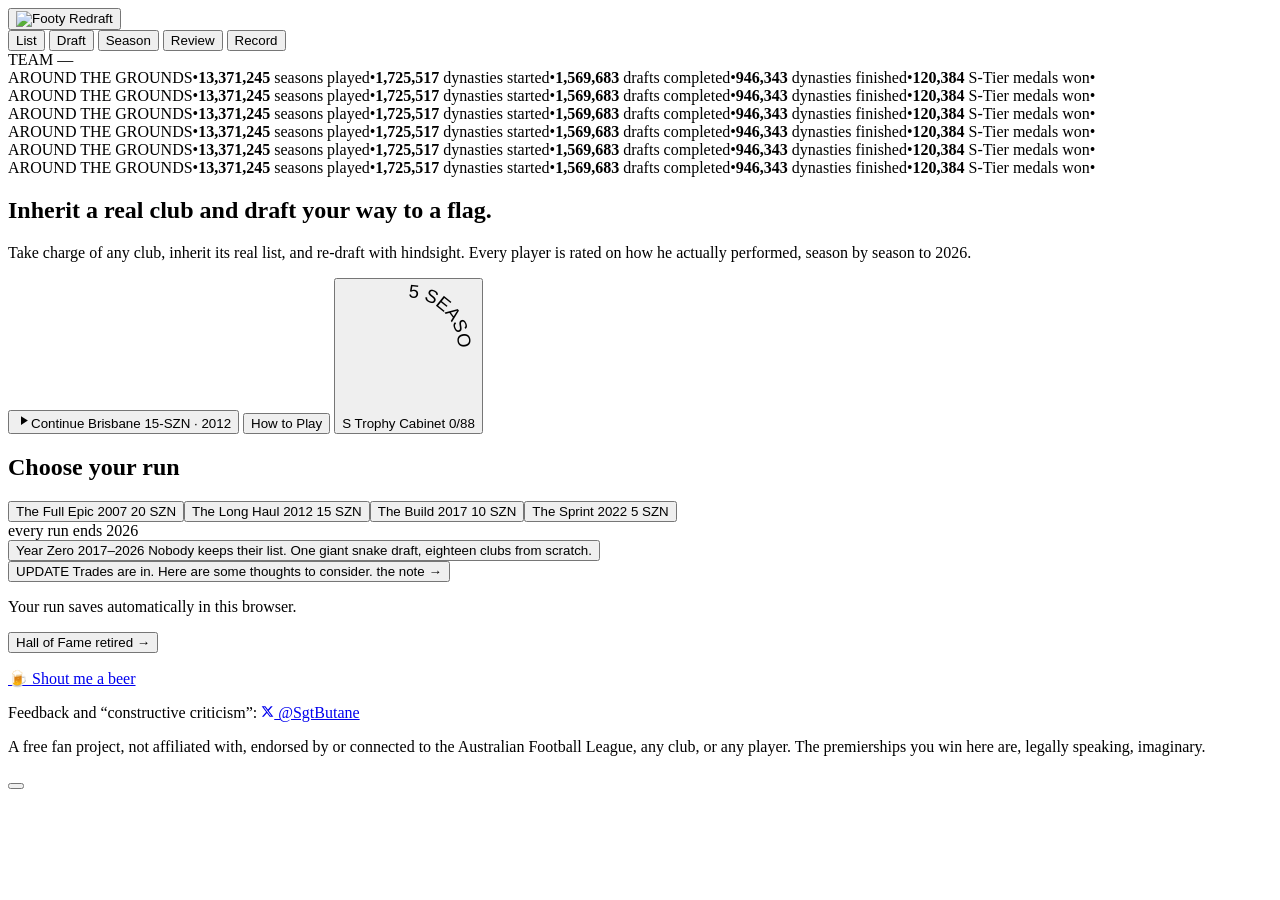
==== Footy Redraft — Rebuild the league, Season by Season.html @ a58c6fa6 "Add files via upload" ====
<!DOCTYPE html>
<!-- saved from url=(0025)https://footyredraft.com/ -->
<html lang="en-AU"><head><meta http-equiv="Content-Type" content="text/html; charset=UTF-8">

<meta name="viewport" content="width=device-width, initial-scale=1.0">
<title>Footy Redraft — Rebuild the league, Season by Season</title>
<meta name="description" content="Inherit a real club's list, then re-draft with hindsight. Every player is rated on how they really performed, and you play it forward season by season to 2026. A rogue-lite re-draft dynasty: chase flags, fill your trophy cabinet, earn every club's S-Tier medal.">
<link rel="icon" href="https://footyredraft.com/favicon.svg" type="image/svg+xml">
<link rel="apple-touch-icon" href="https://footyredraft.com/apple-touch-icon.png">
<meta name="theme-color" content="#101314">


<meta property="og:type" content="website">
<meta property="og:site_name" content="Footy Redraft">
<meta property="og:title" content="Footy Redraft — Rebuild the league, season by season">
<meta property="og:description" content="Inherit a real club's list, then delist, re-draft with hindsight and play it forward to 2026. Chase flags, fill your trophy cabinet, earn every club's S-Tier medal.">
<meta property="og:url" content="https://footyredraft.com/">
<meta property="og:image" content="https://footyredraft.com/share.png?v=2">
<meta property="og:image:width" content="1200">
<meta property="og:image:height" content="630">
<meta name="twitter:card" content="summary_large_image">
<meta name="twitter:title" content="Footy Redraft — Rebuild the league, season by season">
<meta name="twitter:description" content="Inherit a real club's list, re-draft with hindsight, chase flags to 2026.">
<meta name="twitter:image" content="https://footyredraft.com/share.png?v=2">

<link rel="preconnect" href="https://fonts.googleapis.com/">
<link rel="preconnect" href="https://fonts.gstatic.com/" crossorigin="">
<link href="./Footy Redraft — Rebuild the league, Season by Season_files/css2" rel="stylesheet">
<link rel="stylesheet" href="./Footy Redraft — Rebuild the league, Season by Season_files/styles.css">


<script>window.va = window.va || function () { (window.vaq = window.vaq || []).push(arguments); };</script>
<script defer="" src="./Footy Redraft — Rebuild the league, Season by Season_files/script.js.download"></script>
</head>
<body class="is-picker">


<header class="topbar">
  <div class="topbar-inner">
    <div class="brand">
      
      <button class="brand-home" id="brand-home" type="button" aria-label="Back to the home screen">
        <img class="brand-lockup" src="./Footy Redraft — Rebuild the league, Season by Season_files/logo-lockup.svg" alt="Footy Redraft">
      </button>
      <span class="brand-season mono" id="brand-season"></span>
    </div>
    <nav class="steps" aria-label="Game phases">
      <button class="step" data-phase="list">List</button>
      <button class="step" data-phase="draft">Draft</button>
      <button class="step" data-phase="season">Season</button>
      <button class="step" data-phase="review">Review</button>
      <button class="step is-reachable" data-phase="record">Record</button>
    </nav>
    <button class="rankings-btn" id="rankings-btn" hidden="" aria-label="League power rankings">
      <span class="rankings-btn-tick"></span><span class="rankings-btn-label">RANKINGS</span>
    </button>
    <div class="topbar-rating">
      <span class="topbar-rating-label">TEAM</span>
      <span class="topbar-rating-num mono" id="topbar-rating">—</span>
    </div>
    <div class="topbar-score" id="topbar-score" hidden="">
      <span class="topbar-score-label">RUN<br>SCORE</span>
      <span class="topbar-score-num mono" id="topbar-score-num">0</span>
    </div>
  </div>
</header>


<div class="ticker" id="ticker" aria-label="Live totals across all games played">
  <div class="ticker-track" id="ticker-track" style="animation-duration: 66.1794s;"><div class="tk-run"><span class="tk-item tk-lab mono">AROUND THE GROUNDS</span><span class="tk-dot">•</span><span class="tk-item"><b>13,371,245</b> seasons played</span><span class="tk-dot">•</span><span class="tk-item"><b>1,725,517</b> dynasties started</span><span class="tk-dot">•</span><span class="tk-item"><b>1,569,683</b> drafts completed</span><span class="tk-dot">•</span><span class="tk-item"><b>946,343</b> dynasties finished</span><span class="tk-dot">•</span><span class="tk-item"><b>120,384</b> S-Tier medals won</span><span class="tk-dot">•</span></div><div class="tk-run"><span class="tk-item tk-lab mono">AROUND THE GROUNDS</span><span class="tk-dot">•</span><span class="tk-item"><b>13,371,245</b> seasons played</span><span class="tk-dot">•</span><span class="tk-item"><b>1,725,517</b> dynasties started</span><span class="tk-dot">•</span><span class="tk-item"><b>1,569,683</b> drafts completed</span><span class="tk-dot">•</span><span class="tk-item"><b>946,343</b> dynasties finished</span><span class="tk-dot">•</span><span class="tk-item"><b>120,384</b> S-Tier medals won</span><span class="tk-dot">•</span></div><div class="tk-run"><span class="tk-item tk-lab mono">AROUND THE GROUNDS</span><span class="tk-dot">•</span><span class="tk-item"><b>13,371,245</b> seasons played</span><span class="tk-dot">•</span><span class="tk-item"><b>1,725,517</b> dynasties started</span><span class="tk-dot">•</span><span class="tk-item"><b>1,569,683</b> drafts completed</span><span class="tk-dot">•</span><span class="tk-item"><b>946,343</b> dynasties finished</span><span class="tk-dot">•</span><span class="tk-item"><b>120,384</b> S-Tier medals won</span><span class="tk-dot">•</span></div><div class="tk-run"><span class="tk-item tk-lab mono">AROUND THE GROUNDS</span><span class="tk-dot">•</span><span class="tk-item"><b>13,371,245</b> seasons played</span><span class="tk-dot">•</span><span class="tk-item"><b>1,725,517</b> dynasties started</span><span class="tk-dot">•</span><span class="tk-item"><b>1,569,683</b> drafts completed</span><span class="tk-dot">•</span><span class="tk-item"><b>946,343</b> dynasties finished</span><span class="tk-dot">•</span><span class="tk-item"><b>120,384</b> S-Tier medals won</span><span class="tk-dot">•</span></div><div class="tk-run"><span class="tk-item tk-lab mono">AROUND THE GROUNDS</span><span class="tk-dot">•</span><span class="tk-item"><b>13,371,245</b> seasons played</span><span class="tk-dot">•</span><span class="tk-item"><b>1,725,517</b> dynasties started</span><span class="tk-dot">•</span><span class="tk-item"><b>1,569,683</b> drafts completed</span><span class="tk-dot">•</span><span class="tk-item"><b>946,343</b> dynasties finished</span><span class="tk-dot">•</span><span class="tk-item"><b>120,384</b> S-Tier medals won</span><span class="tk-dot">•</span></div><div class="tk-run"><span class="tk-item tk-lab mono">AROUND THE GROUNDS</span><span class="tk-dot">•</span><span class="tk-item"><b>13,371,245</b> seasons played</span><span class="tk-dot">•</span><span class="tk-item"><b>1,725,517</b> dynasties started</span><span class="tk-dot">•</span><span class="tk-item"><b>1,569,683</b> drafts completed</span><span class="tk-dot">•</span><span class="tk-item"><b>946,343</b> dynasties finished</span><span class="tk-dot">•</span><span class="tk-item"><b>120,384</b> S-Tier medals won</span><span class="tk-dot">•</span></div></div>
</div>

<main class="shell">

  
  <section class="phase" id="phase-mode">

    <div class="club-hero">
      <h1 class="club-hero-mark">Inherit a real club and draft your way to a <span>flag</span>.</h1>
      <p class="club-hero-sub">Take charge of any club, inherit its real list, and re-draft with hindsight.
        Every player is rated on how he actually performed, season by season to 2026.</p>
      
      <div class="club-hero-actions">
        <button class="club-hero-continue" id="club-hero-continue"><svg class="club-hero-ico" viewBox="0 0 24 24" width="15" height="15" fill="currentColor" aria-hidden="true"><path d="M8 5v14l11-7z"></path></svg>Continue Brisbane <span class="mono">15-SZN · 2012</span></button>
        <span class="club-hero-links">
          <button class="hero-link" id="club-hero-howto">How to Play</button>
          
          <button class="cabinet-pill" id="club-hero-cabinet">
            <span class="cabinet-pill-coin" id="cabinet-pill-coin"><span class="tcoin is-locked" style="--sz:30px;--d:0s"><span class="tc-face" style="background:repeating-linear-gradient(302deg, #0a2240 0 14%, #e21937 14% 28%, #ffd200 28% 42%)"></span><svg class="tc-rim" viewBox="0 0 96 96" aria-hidden="true"><defs><path id="tcp16" d="M 12 48 A 36 36 0 0 1 84 48"></path></defs><text class="tc-rimtext"><textpath href="#tcp16" startOffset="50%">5 SEASONS</textpath></text></svg><span class="tc-shine"></span><span class="tc-chip"><span class="tc-s">S</span></span></span></span>
            <span class="cabinet-pill-text">Trophy Cabinet</span>
            <span class="cabinet-pill-count mono" id="cabinet-pill-count">0/88</span>
          </button>
        </span>
      </div>
    </div>
    <h2 class="club-pick-head club-pick-head--landing">Choose your run</h2>
    <div class="mode-stack">
      <div class="mode-grid" id="mode-grid"><button class="run-row is-on" style="animation-delay: 0s;">
      <span class="run-row-tag">The Full Epic</span>
      <span class="run-row-track">
        <span class="run-row-fill" style="left:0%">
          <span class="run-row-from mono">2007</span>
        </span>
      </span>
      <span class="run-row-n mono">20 <span class="run-row-unit">SZN</span></span></button><button class="run-row" style="animation-delay: 0.03s;">
      <span class="run-row-tag">The Long Haul</span>
      <span class="run-row-track">
        <span class="run-row-fill" style="left:25%">
          <span class="run-row-from mono">2012</span>
        </span>
      </span>
      <span class="run-row-n mono">15 <span class="run-row-unit">SZN</span></span></button><button class="run-row" style="animation-delay: 0.06s;">
      <span class="run-row-tag">The Build</span>
      <span class="run-row-track">
        <span class="run-row-fill" style="left:50%">
          <span class="run-row-from mono">2017</span>
        </span>
      </span>
      <span class="run-row-n mono">10 <span class="run-row-unit">SZN</span></span></button><button class="run-row" style="animation-delay: 0.09s;">
      <span class="run-row-tag">The Sprint</span>
      <span class="run-row-track">
        <span class="run-row-fill" style="left:75%">
          <span class="run-row-from mono">2022</span>
        </span>
      </span>
      <span class="run-row-n mono">5 <span class="run-row-unit">SZN</span></span></button></div>
      <div class="run-axis"><span class="run-axis-end mono">every run ends 2026</span></div>
      <button class="redraft-card" id="mode-redraft" type="button">
        <span class="redraft-card-title">Year Zero <span class="mono redraft-card-yrs">2017–2026</span></span>
        <span class="redraft-card-sub">Nobody keeps their list. One giant snake draft, eighteen clubs from scratch.</span>
      </button>
    </div>
    
    <button class="update-note" id="update-note" type="button">
      <span class="update-note-kicker mono">UPDATE</span>
      Trades are in. Here are some thoughts to consider. <span class="update-note-go">the note →</span>
    </button>
    <p class="club-hero-savenote">Your run saves automatically in this browser.</p>
    <p class="hof-line"><button class="hof-link mono" id="club-hero-lb" type="button">Hall of Fame <span class="hero-retired-tag mono">retired</span> →</button></p>
    <p class="beer-line"><a class="beer-pill" href="https://ko-fi.com/footyredraft" target="_blank" rel="noopener">🍺 Shout me a beer</a></p>
    <p class="contact-line">Feedback and “constructive criticism”:
      <a class="contact-x" href="https://x.com/SgtButane" target="_blank" rel="noopener">
        <svg viewBox="0 0 24 24" width="13" height="13" fill="currentColor" aria-hidden="true"><path d="M18.244 2.25h3.308l-7.227 8.26 8.502 11.24h-6.657l-5.214-6.817L4.99 21.75H1.68l7.73-8.835L1.254 2.25h6.826l4.713 6.231zm-1.161 17.52h1.833L7.084 4.126H5.117z"></path></svg>
        @SgtButane
      </a>
    </p>
    <p class="disclaimer">A free fan project, not affiliated with, endorsed by or connected to the Australian
      Football League, any club, or any player. The premierships you win here are, legally speaking, imaginary.</p>
  </section>

  
  <section class="phase" id="phase-club" hidden="">
    <div class="club-pick-bar">
      <button class="mode-back" id="mode-back" type="button">← Run length</button>
      <h2 class="club-pick-head club-pick-head--bar">Choose your club <span class="club-pick-mode mono" id="club-pick-mode"></span></h2>
    </div>
    <p class="club-pick-sub">Every club has an <b>S-Tier score</b> to chase. Reach it in a full run and the medal's yours.
      <button class="tier-info" id="tier-help-btn" type="button" aria-label="How tiers work">how tiers work →</button></p>
    <div class="club-grid" id="club-grid"><button class="club-card" style="animation-delay: 0s; --club-edge: linear-gradient(135deg, #1a58a5 0% 33.333333333333336%,#e21937 33.333333333333336% 66.66666666666667%,#ffd200 66.66666666666667% 100%); --club: #1a58a5;">
      <span class="club-card-name">Adelaide</span>
      <span class="club-card-meta mono"><span class="rate-pill r-good" title="Best-22 rating">72</span> <span class="club-card-proj">PROJ 4TH</span></span>
      <span class="club-card-go">PLAY →</span>
      <span class="club-card-badge" title="Score 683+ to earn Adelaide's S-Tier medal"><span class="tcoin is-locked" style="--sz:46px;--d:0s"><span class="tc-face" style="background:repeating-linear-gradient(302deg, #0a2240 0 14%, #e21937 14% 28%, #ffd200 28% 42%)"></span><svg class="tc-rim" viewBox="0 0 96 96" aria-hidden="true"><defs><path id="tcp0" d="M 12 48 A 36 36 0 0 1 84 48"></path></defs><text class="tc-rimtext"><textpath href="#tcp0" startOffset="50%">20 SEASONS</textpath></text></svg><span class="tc-shine"></span><span class="tc-chip"><span class="tc-s">S</span></span></span><span class="club-card-target"><span class="ct-num">683</span><span class="ct-lab">FOR S-TIER</span></span></span>
    </button><button class="club-card" style="animation-delay: 0.025s; --club-edge: linear-gradient(135deg, #69003d 0% 33.333333333333336%,#0055a3 33.333333333333336% 66.66666666666667%,#f9a01b 66.66666666666667% 100%); --club: #69003d;">
      <span class="club-card-name">Brisbane</span>
      <span class="club-card-meta mono"><span class="rate-pill r-ok" title="Best-22 rating">64</span> <span class="club-card-proj">PROJ 15TH</span></span>
      <span class="club-card-go">PLAY →</span>
      <span class="club-card-badge" title="Score 691+ to earn Brisbane's S-Tier medal"><span class="tcoin is-locked" style="--sz:46px;--d:0s"><span class="tc-face" style="background:linear-gradient(180deg, #0055a3 0 32%, #f9a01b 32% 38%, #69003d 38% 100%)"></span><svg class="tc-rim" viewBox="0 0 96 96" aria-hidden="true"><defs><path id="tcp1" d="M 12 48 A 36 36 0 0 1 84 48"></path></defs><text class="tc-rimtext"><textpath href="#tcp1" startOffset="50%">20 SEASONS</textpath></text></svg><span class="tc-shine"></span><span class="tc-chip"><span class="tc-s">S</span></span></span><span class="club-card-target"><span class="ct-num">691</span><span class="ct-lab">FOR S-TIER</span></span></span>
    </button><button class="club-card" style="animation-delay: 0.05s; --club-edge: linear-gradient(135deg, #336ea5 0% 100%); --club: #336ea5;">
      <span class="club-card-name">Carlton</span>
      <span class="club-card-meta mono"><span class="rate-pill r-ok" title="Best-22 rating">67</span> <span class="club-card-proj">PROJ 11TH</span></span>
      <span class="club-card-go">PLAY →</span>
      <span class="club-card-badge" title="Score 752+ to earn Carlton's S-Tier medal"><span class="tcoin is-locked" style="--sz:46px;--d:0s"><span class="tc-face" style="background:#0e1e2d"><span class="tc-mono">C</span></span><svg class="tc-rim" viewBox="0 0 96 96" aria-hidden="true"><defs><path id="tcp2" d="M 12 48 A 36 36 0 0 1 84 48"></path></defs><text class="tc-rimtext"><textpath href="#tcp2" startOffset="50%">20 SEASONS</textpath></text></svg><span class="tc-shine"></span><span class="tc-chip"><span class="tc-s">S</span></span></span><span class="club-card-target"><span class="ct-num">752</span><span class="ct-lab">FOR S-TIER</span></span></span>
    </button><button class="club-card" style="animation-delay: 0.075s; --club-edge: linear-gradient(135deg, #a5a5a5 0% 50%,#ffffff 50% 100%); --club: #a5a5a5;">
      <span class="club-card-name">Collingwood</span>
      <span class="club-card-meta mono"><span class="rate-pill r-good" title="Best-22 rating">79</span> <span class="club-card-proj">PROJ 2ND</span></span>
      <span class="club-card-go">PLAY →</span>
      <span class="club-card-badge" title="Score 767+ to earn Collingwood's S-Tier medal"><span class="tcoin is-locked" style="--sz:46px;--d:0s"><span class="tc-face" style="background:linear-gradient(180deg, #101010 0 24%, transparent 24%),repeating-linear-gradient(90deg, #101010 0 13%, #ffffff 13% 26%)"></span><svg class="tc-rim" viewBox="0 0 96 96" aria-hidden="true"><defs><path id="tcp3" d="M 12 48 A 36 36 0 0 1 84 48"></path></defs><text class="tc-rimtext"><textpath href="#tcp3" startOffset="50%">20 SEASONS</textpath></text></svg><span class="tc-shine"></span><span class="tc-chip"><span class="tc-s">S</span></span></span><span class="club-card-target"><span class="ct-num">767</span><span class="ct-lab">FOR S-TIER</span></span></span>
    </button><button class="club-card" style="animation-delay: 0.1s; --club-edge: linear-gradient(135deg, #a5a5a5 0% 50%,#cc2031 50% 100%); --club: #a5a5a5;">
      <span class="club-card-name">Essendon</span>
      <span class="club-card-meta mono"><span class="rate-pill r-good" title="Best-22 rating">73</span> <span class="club-card-proj">PROJ 3RD</span></span>
      <span class="club-card-go">PLAY →</span>
      <span class="club-card-badge" title="Score 723+ to earn Essendon's S-Tier medal"><span class="tcoin is-locked" style="--sz:46px;--d:0s"><span class="tc-face" style="background:linear-gradient(302deg, #101010 0 40%, #cc2031 40% 60%, #101010 60% 100%)"></span><svg class="tc-rim" viewBox="0 0 96 96" aria-hidden="true"><defs><path id="tcp4" d="M 12 48 A 36 36 0 0 1 84 48"></path></defs><text class="tc-rimtext"><textpath href="#tcp4" startOffset="50%">20 SEASONS</textpath></text></svg><span class="tc-shine"></span><span class="tc-chip"><span class="tc-s">S</span></span></span><span class="club-card-target"><span class="ct-num">723</span><span class="ct-lab">FOR S-TIER</span></span></span>
    </button><button class="club-card" style="animation-delay: 0.125s; --club-edge: linear-gradient(135deg, #531aa5 0% 50%,#ffffff 50% 100%); --club: #531aa5;">
      <span class="club-card-name">Fremantle</span>
      <span class="club-card-meta mono"><span class="rate-pill r-ok" title="Best-22 rating">67</span> <span class="club-card-proj">PROJ 13TH</span></span>
      <span class="club-card-go">PLAY →</span>
      <span class="club-card-badge" title="Score 709+ to earn Fremantle's S-Tier medal"><span class="tcoin is-locked" style="--sz:46px;--d:0s"><span class="tc-face" style="background:linear-gradient(to top right, transparent 0 40%, #ffffff 40% 62%, transparent 62%) left 0 top 0/50.5% 100% no-repeat,linear-gradient(to top left, transparent 0 40%, #ffffff 40% 62%, transparent 62%) right 0 top 0/50.5% 100% no-repeat,linear-gradient(#2a0d54, #2a0d54)"></span><svg class="tc-rim" viewBox="0 0 96 96" aria-hidden="true"><defs><path id="tcp5" d="M 12 48 A 36 36 0 0 1 84 48"></path></defs><text class="tc-rimtext"><textpath href="#tcp5" startOffset="50%">20 SEASONS</textpath></text></svg><span class="tc-shine"></span><span class="tc-chip"><span class="tc-s">S</span></span></span><span class="club-card-target"><span class="ct-num">709</span><span class="ct-lab">FOR S-TIER</span></span></span>
    </button><button class="club-card" style="animation-delay: 0.15s; --club-edge: linear-gradient(135deg, #0054a5 0% 50%,#ffffff 50% 100%); --club: #0054a5;">
      <span class="club-card-name">Geelong</span>
      <span class="club-card-meta mono"><span class="rate-pill r-elite" title="Best-22 rating">82</span> <span class="club-card-proj">PROJ 1ST</span></span>
      <span class="club-card-go">PLAY →</span>
      <span class="club-card-badge" title="Score 826+ to earn Geelong's S-Tier medal"><span class="tcoin is-locked" style="--sz:46px;--d:0s"><span class="tc-face" style="background:repeating-linear-gradient(0deg, #001f3d 0 25%, #ffffff 25% 50%)"></span><svg class="tc-rim" viewBox="0 0 96 96" aria-hidden="true"><defs><path id="tcp6" d="M 12 48 A 36 36 0 0 1 84 48"></path></defs><text class="tc-rimtext"><textpath href="#tcp6" startOffset="50%">20 SEASONS</textpath></text></svg><span class="tc-shine"></span><span class="tc-chip"><span class="tc-s">S</span></span></span><span class="club-card-target"><span class="ct-num">826</span><span class="ct-lab">FOR S-TIER</span></span></span>
    </button><button class="club-card" style="animation-delay: 0.175s; --club-edge: linear-gradient(135deg, #a54509 0% 50%,#fbbf15 50% 100%); --club: #a54509;">
      <span class="club-card-name">Hawthorn</span>
      <span class="club-card-meta mono"><span class="rate-pill r-good" title="Best-22 rating">69</span> <span class="club-card-proj">PROJ 8TH</span></span>
      <span class="club-card-go">PLAY →</span>
      <span class="club-card-badge" title="Score 806+ to earn Hawthorn's S-Tier medal"><span class="tcoin is-locked" style="--sz:46px;--d:0s"><span class="tc-face" style="background:linear-gradient(180deg, #4d2004 0 24%, transparent 24%),repeating-linear-gradient(90deg, #4d2004 0 13%, #fbbf15 13% 26%)"></span><svg class="tc-rim" viewBox="0 0 96 96" aria-hidden="true"><defs><path id="tcp7" d="M 12 48 A 36 36 0 0 1 84 48"></path></defs><text class="tc-rimtext"><textpath href="#tcp7" startOffset="50%">20 SEASONS</textpath></text></svg><span class="tc-shine"></span><span class="tc-chip"><span class="tc-s">S</span></span></span><span class="club-card-target"><span class="ct-num">806</span><span class="ct-lab">FOR S-TIER</span></span></span>
    </button><button class="club-card" style="animation-delay: 0.2s; --club-edge: linear-gradient(135deg, #1354a5 0% 50%,#cc2031 50% 100%); --club: #1354a5;">
      <span class="club-card-name">Melbourne</span>
      <span class="club-card-meta mono"><span class="rate-pill r-good" title="Best-22 rating">71</span> <span class="club-card-proj">PROJ 6TH</span></span>
      <span class="club-card-go">PLAY →</span>
      <span class="club-card-badge" title="Score 694+ to earn Melbourne's S-Tier medal"><span class="tcoin is-locked" style="--sz:46px;--d:0s"><span class="tc-face" style="background:linear-gradient(to top right, transparent 0 48%, #cc2031 48% 70%, transparent 70%) left 0 top 0/50.5% 100% no-repeat,linear-gradient(to top left, transparent 0 48%, #cc2031 48% 70%, transparent 70%) right 0 top 0/50.5% 100% no-repeat,linear-gradient(#061a33, #061a33)"></span><svg class="tc-rim" viewBox="0 0 96 96" aria-hidden="true"><defs><path id="tcp8" d="M 12 48 A 36 36 0 0 1 84 48"></path></defs><text class="tc-rimtext"><textpath href="#tcp8" startOffset="50%">20 SEASONS</textpath></text></svg><span class="tc-shine"></span><span class="tc-chip"><span class="tc-s">S</span></span></span><span class="club-card-target"><span class="ct-num">694</span><span class="ct-lab">FOR S-TIER</span></span></span>
    </button><button class="club-card" style="animation-delay: 0.225s; --club-edge: linear-gradient(135deg, #013b9f 0% 50%,#ffffff 50% 100%); --club: #013b9f;">
      <span class="club-card-name">North Melbourne</span>
      <span class="club-card-meta mono"><span class="rate-pill r-ok" title="Best-22 rating">67</span> <span class="club-card-proj">PROJ 12TH</span></span>
      <span class="club-card-go">PLAY →</span>
      <span class="club-card-badge" title="Score 739+ to earn North Melbourne's S-Tier medal"><span class="tcoin is-locked" style="--sz:46px;--d:0s"><span class="tc-face" style="background:linear-gradient(180deg, #013b9f 0 24%, transparent 24%),repeating-linear-gradient(90deg, #013b9f 0 13%, #ffffff 13% 26%)"></span><svg class="tc-rim" viewBox="0 0 96 96" aria-hidden="true"><defs><path id="tcp9" d="M 12 48 A 36 36 0 0 1 84 48"></path></defs><text class="tc-rimtext"><textpath href="#tcp9" startOffset="50%">20 SEASONS</textpath></text></svg><span class="tc-shine"></span><span class="tc-chip"><span class="tc-s">S</span></span></span><span class="club-card-target"><span class="ct-num">739</span><span class="ct-lab">FOR S-TIER</span></span></span>
    </button><button class="club-card" style="animation-delay: 0.25s; --club-edge: linear-gradient(135deg, #a5a5a5 0% 33.333333333333336%,#ffffff 33.333333333333336% 66.66666666666667%,#0098bf 66.66666666666667% 100%); --club: #a5a5a5;">
      <span class="club-card-name">Port Adelaide</span>
      <span class="club-card-meta mono"><span class="rate-pill r-ok" title="Best-22 rating">67</span> <span class="club-card-proj">PROJ 10TH</span></span>
      <span class="club-card-go">PLAY →</span>
      <span class="club-card-badge" title="Score 714+ to earn Port Adelaide's S-Tier medal"><span class="tcoin is-locked" style="--sz:46px;--d:0s"><span class="tc-face" style="background:linear-gradient(to top right, transparent 0 42%, #ffffff 42% 58%, #0098bf 58% 70%, transparent 70%) left 0 top 0/50.5% 100% no-repeat,linear-gradient(to top left, transparent 0 42%, #ffffff 42% 58%, #0098bf 58% 70%, transparent 70%) right 0 top 0/50.5% 100% no-repeat,linear-gradient(#101010, #101010)"></span><svg class="tc-rim" viewBox="0 0 96 96" aria-hidden="true"><defs><path id="tcp10" d="M 12 48 A 36 36 0 0 1 84 48"></path></defs><text class="tc-rimtext"><textpath href="#tcp10" startOffset="50%">20 SEASONS</textpath></text></svg><span class="tc-shine"></span><span class="tc-chip"><span class="tc-s">S</span></span></span><span class="club-card-target"><span class="ct-num">714</span><span class="ct-lab">FOR S-TIER</span></span></span>
    </button><button class="club-card" style="animation-delay: 0.275s; --club-edge: linear-gradient(135deg, #a5a5a5 0% 50%,#ffd200 50% 100%); --club: #a5a5a5;">
      <span class="club-card-name">Richmond</span>
      <span class="club-card-meta mono"><span class="rate-pill r-ok" title="Best-22 rating">67</span> <span class="club-card-proj">PROJ 14TH</span></span>
      <span class="club-card-go">PLAY →</span>
      <span class="club-card-badge" title="Score 703+ to earn Richmond's S-Tier medal"><span class="tcoin is-locked" style="--sz:46px;--d:0s"><span class="tc-face" style="background:linear-gradient(302deg, #101010 0 40%, #ffd200 40% 60%, #101010 60% 100%)"></span><svg class="tc-rim" viewBox="0 0 96 96" aria-hidden="true"><defs><path id="tcp11" d="M 12 48 A 36 36 0 0 1 84 48"></path></defs><text class="tc-rimtext"><textpath href="#tcp11" startOffset="50%">20 SEASONS</textpath></text></svg><span class="tc-shine"></span><span class="tc-chip"><span class="tc-s">S</span></span></span><span class="club-card-target"><span class="ct-num">703</span><span class="ct-lab">FOR S-TIER</span></span></span>
    </button><button class="club-card" style="animation-delay: 0.3s; --club-edge: linear-gradient(135deg, #ed0f05 0% 33.333333333333336%,#ffffff 33.333333333333336% 66.66666666666667%,#a5a5a5 66.66666666666667% 100%); --club: #ed0f05;">
      <span class="club-card-name">St Kilda</span>
      <span class="club-card-meta mono"><span class="rate-pill r-ok" title="Best-22 rating">67</span> <span class="club-card-proj">PROJ 9TH</span></span>
      <span class="club-card-go">PLAY →</span>
      <span class="club-card-badge" title="Score 717+ to earn St Kilda's S-Tier medal"><span class="tcoin is-locked" style="--sz:46px;--d:0s"><span class="tc-face" style="background:linear-gradient(90deg, #ed0f05 0 33.34%, #ffffff 33.34% 66.67%, #101010 66.67% 100%)"></span><svg class="tc-rim" viewBox="0 0 96 96" aria-hidden="true"><defs><path id="tcp12" d="M 12 48 A 36 36 0 0 1 84 48"></path></defs><text class="tc-rimtext"><textpath href="#tcp12" startOffset="50%">20 SEASONS</textpath></text></svg><span class="tc-shine"></span><span class="tc-chip"><span class="tc-s">S</span></span></span><span class="club-card-target"><span class="ct-num">717</span><span class="ct-lab">FOR S-TIER</span></span></span>
    </button><button class="club-card" style="animation-delay: 0.325s; --club-edge: linear-gradient(135deg, #ffffff 0% 50%,#ed171f 50% 100%); --club: #ffffff;">
      <span class="club-card-name">Sydney</span>
      <span class="club-card-meta mono"><span class="rate-pill r-ok" title="Best-22 rating">63</span> <span class="club-card-proj">PROJ 16TH</span></span>
      <span class="club-card-go">PLAY →</span>
      <span class="club-card-badge" title="Score 744+ to earn Sydney's S-Tier medal"><span class="tcoin is-locked" style="--sz:46px;--d:0s"><span class="tc-face" style="background:linear-gradient(to top right, transparent 0 48%, #ed171f 48% 70%, transparent 70%) left 0 top 0/50.5% 100% no-repeat,linear-gradient(to top left, transparent 0 48%, #ed171f 48% 70%, transparent 70%) right 0 top 0/50.5% 100% no-repeat,linear-gradient(#ffffff, #ffffff)"></span><svg class="tc-rim" viewBox="0 0 96 96" aria-hidden="true"><defs><path id="tcp13" d="M 12 48 A 36 36 0 0 1 84 48"></path></defs><text class="tc-rimtext"><textpath href="#tcp13" startOffset="50%">20 SEASONS</textpath></text></svg><span class="tc-shine"></span><span class="tc-chip"><span class="tc-s">S</span></span></span><span class="club-card-target"><span class="ct-num">744</span><span class="ct-lab">FOR S-TIER</span></span></span>
    </button><button class="club-card" style="animation-delay: 0.35s; --club-edge: linear-gradient(135deg, #003087 0% 50%,#f2a900 50% 100%); --club: #003087;">
      <span class="club-card-name">West Coast</span>
      <span class="club-card-meta mono"><span class="rate-pill r-good" title="Best-22 rating">70</span> <span class="club-card-proj">PROJ 7TH</span></span>
      <span class="club-card-go">PLAY →</span>
      <span class="club-card-badge" title="Score 725+ to earn West Coast's S-Tier medal"><span class="tcoin is-locked" style="--sz:46px;--d:0s"><span class="tc-face" style="background:linear-gradient(180deg, #f2a900 0 36%, #003087 36% 100%)"></span><svg class="tc-rim" viewBox="0 0 96 96" aria-hidden="true"><defs><path id="tcp14" d="M 12 48 A 36 36 0 0 1 84 48"></path></defs><text class="tc-rimtext"><textpath href="#tcp14" startOffset="50%">20 SEASONS</textpath></text></svg><span class="tc-shine"></span><span class="tc-chip"><span class="tc-s">S</span></span></span><span class="club-card-target"><span class="ct-num">725</span><span class="ct-lab">FOR S-TIER</span></span></span>
    </button><button class="club-card" style="animation-delay: 0.375s; --club-edge: linear-gradient(135deg, #014896 0% 33.333333333333336%,#dc2830 33.333333333333336% 66.66666666666667%,#ffffff 66.66666666666667% 100%); --club: #014896;">
      <span class="club-card-name">Western Bulldogs</span>
      <span class="club-card-meta mono"><span class="rate-pill r-good" title="Best-22 rating">72</span> <span class="club-card-proj">PROJ 5TH</span></span>
      <span class="club-card-go">PLAY →</span>
      <span class="club-card-badge" title="Score 727+ to earn Western Bulldogs's S-Tier medal"><span class="tcoin is-locked" style="--sz:46px;--d:0s"><span class="tc-face" style="background:linear-gradient(180deg, #014896 0 34%, #ffffff 34% 39%, #dc2830 39% 55%, #ffffff 55% 60%, #014896 60% 100%)"></span><svg class="tc-rim" viewBox="0 0 96 96" aria-hidden="true"><defs><path id="tcp15" d="M 12 48 A 36 36 0 0 1 84 48"></path></defs><text class="tc-rimtext"><textpath href="#tcp15" startOffset="50%">20 SEASONS</textpath></text></svg><span class="tc-shine"></span><span class="tc-chip"><span class="tc-s">S</span></span></span><span class="club-card-target"><span class="ct-num">727</span><span class="ct-lab">FOR S-TIER</span></span></span>
    </button></div>
  </section>

  
  <section class="phase" id="phase-list" hidden="">

    <div class="panel rating-band">
      <div class="band-overall">
        <span class="overall-num" id="overall-num">—</span>
        <span class="band-overall-meta">
          <span class="band-club mono" id="rating-club">—</span>
          <span class="overall-label" id="overall-label">Overall rating</span>
          <span class="overall-tier" id="overall-tier">—</span>
        </span>
      </div>
      <div class="line-stats" id="rating-lines"></div>
    </div>

    <div id="list-status"></div>

    
    <button class="trade-entry" id="open-trade-centre" type="button">
      <span class="trade-entry-title">Open the Trade Centre <span class="trade-entry-go">→</span></span>
      <span class="trade-entry-opt">(optional)</span>
      <span class="trade-entry-copy">Players and picks, with the other 17 clubs. Closes at the draft.</span>
      <span class="trade-entry-meta mono" id="trade-card-meta"></span>
    </button>

    <div id="list-retirees" aria-live="polite"></div>

    <p class="list-hint" id="list-hint"><span class="hint-edge"></span><span id="list-hint-text"></span></p>

    <div class="pos-grid" id="pos-grid"></div>

  </section>

  
  <section class="phase" id="phase-draft" hidden="">
    <button class="mode-back draft-back" id="draft-back" type="button" hidden="">← Back to your list</button>
    <div class="draft-grid">

      <div class="panel draft-board-panel">
        <div class="panel-head">
          <h2 class="panel-title">Draft Order</h2>
          <span class="panel-aside mono" id="draft-pick-count">—</span>
        </div>
        <div class="onclock" id="onclock">
          <span class="onclock-text">Reverse ladder order: the wooden spooners pick first.</span>
        </div>
        <div class="pick-ticker" id="pick-ticker"></div>
        
        <div class="your-picks" id="your-picks" hidden="">
          <div class="your-picks-head">
            <span class="your-picks-title">Your Picks</span>
            <span class="your-picks-count mono" id="your-picks-count"></span>
          </div>
          <div id="your-picks-rows"></div>
        </div>
      </div>

      <div class="panel">
        <div class="panel-head">
          <h2 class="panel-title">Draft Pool</h2>
          <span class="panel-aside mono" id="pool-remaining"></span>
        </div>
        <div id="draft-hud"></div>
        <div class="pool-controls">
          <div class="seg" id="pool-filters">
            <button class="seg-btn is-on" data-pos="ALL">All</button>
            <button class="seg-btn" data-pos="DEF">Defs</button>
            <button class="seg-btn" data-pos="MID">Mids</button>
            <button class="seg-btn" data-pos="RUC">Rucks</button>
            <button class="seg-btn" data-pos="FWD">Fwds</button>
          </div>
          <button class="chip-toggle" id="pool-remaining-toggle" type="button" role="switch" aria-checked="false">
            <span class="chip-check" aria-hidden="true"></span>Available only
          </button>
          
          <button class="autofill-btn" id="autofill-btn" type="button" hidden="">⚡ Autofill</button>
          <div class="pool-search-wrap">
            <svg class="pool-search-ico" viewBox="0 0 24 24" width="14" height="14" fill="none" stroke="currentColor" stroke-width="2" stroke-linecap="round" aria-hidden="true"><circle cx="11" cy="11" r="7"></circle><path d="M21 21l-4.3-4.3"></path></svg>
            <input class="pool-search" id="pool-search" type="search" placeholder="Search players…" autocomplete="off" spellcheck="false">
          </div>
        </div>
        <div class="player-rows" id="pool-rows"></div>
      </div>

    </div>
  </section>

  
  <section class="phase" id="phase-season" hidden="">

    <div class="panel">
      <div class="panel-head">
        <h2 class="panel-title">Form Line</h2>
        <span class="form-head-right">
          <span class="form-streak" id="form-streak" hidden=""></span>
          <span class="panel-aside mono" id="form-record">0–0</span>
        </span>
      </div>
      <div class="form-strip" id="form-strip"></div>
    </div>

    <div class="panel" id="finals-panel" hidden="">
      <div class="panel-head">
        <h2 class="panel-title">September</h2>
        <button class="finals-skip" id="finals-skip" type="button" hidden="">Skip to result <span class="finals-skip-arrow" aria-hidden="true">→</span></button>
        <span class="panel-aside mono" id="finals-aside">TOP 8 · FINAL EIGHT SYSTEM</span>
      </div>
      <div id="finals-bracket"></div>
    </div>

    <div class="season-grid">
      <div class="panel season-results">
        <div class="panel-head">
          <h2 class="panel-title">Results</h2>
          <span class="panel-aside mono" id="round-counter">RD 0/22</span>
        </div>
        <div class="results-feed" id="results-feed">
          <p class="feed-empty">Season yet to commence.</p>
        </div>
      </div>

      <div class="panel season-ladder">
        <div class="panel-head">
          <h2 class="panel-title">Ladder</h2>
          <span class="panel-aside mono">TOP 8 PLAY FINALS</span>
        </div>
        <table class="ladder">
          <thead><tr><th class="num">#</th><th>Club</th><th class="num">RTG</th><th class="num">W</th><th class="num">L</th><th class="num">%</th><th class="num">PTS</th></tr></thead>
          <tbody id="ladder-body"></tbody>
        </table>
      </div>
    </div>

  </section>

  
  <section class="phase" id="phase-review" hidden="">

    <div class="verdict" id="verdict">
      <span class="verdict-flag" id="verdict-flag" hidden="">Undefeated home &amp; away season</span>
      <span class="verdict-banner" id="verdict-banner">—</span>
      <div class="verdict-tiles">
        <div class="verdict-tile">
          <span class="verdict-tile-label">FINISHED</span>
          <span class="verdict-tile-num" id="verdict-finished">—</span>
        </div>
        <div class="verdict-tile">
          <span class="verdict-tile-label">PROJECTED</span>
          <span class="verdict-tile-num verdict-tile-num--dim" id="verdict-projected">—</span>
        </div>
      </div>
      <p class="verdict-copy" id="verdict-copy"></p>
    </div>

    <div class="review-shape" id="review-shape" hidden=""></div>

    <div class="stat-tiles" id="stat-tiles"></div>

    <div class="review-cols">
      <div class="panel">
        <div class="panel-head"><h2 class="panel-title">Season Awards</h2></div>
        <div class="awards" id="awards"></div>
      </div>
      <div class="panel">
        <div class="panel-head"><h2 class="panel-title">Departures</h2>
          <span class="panel-aside mono">OFF THE LIST FOR <span id="dep-year"></span></span></div>
        <div class="departures" id="departures"></div>
      </div>
    </div>

    <div class="panel">
      <div class="panel-head"><h2 class="panel-title">Final Ladder</h2></div>
      <table class="ladder">
        <thead><tr><th class="num">#</th><th>Club</th><th class="num">RTG</th><th class="num">W</th><th class="num">L</th><th class="num">%</th><th class="num">PTS</th></tr></thead>
        <tbody id="final-ladder-body"></tbody>
      </table>
    </div>

  </section>

  
  <section class="phase" id="phase-record" hidden="">
    <div class="panel">
      <div class="panel-head">
        <h2 class="panel-title">Season Record</h2>
        <span class="panel-aside mono" id="record-club">—</span>
      </div>
      <div class="record-summary" id="record-summary"></div>
      <div class="record-scroll">
        <table class="ladder record-table">
          <thead><tr><th>Season</th><th class="num">Rating</th><th class="num">Ladder</th><th class="num">%</th><th>Finals</th><th>Premier</th><th>Brownlow</th><th>Coleman</th><th>Best &amp; Fairest</th><th>Leading GK</th><th class="num rec-pts-h">Run Pts</th></tr></thead>
          <tbody id="record-body"></tbody>
        </table>
      </div>
      
      <div class="record-shape" id="record-shape" hidden=""></div>
      <div class="record-newrun-row" id="record-newrun-row" hidden="">
        <p class="record-newrun-note">This dynasty is complete. The ledger stays in your trophy cabinet.</p>
        <button class="cta" id="record-newrun" type="button">Start a New Run</button>
      </div>
    </div>
  </section>

</main>


<div class="actionbar">
  <div class="actionbar-inner">
    <span class="actionbar-status" id="action-status"></span>
    <div class="cta-group">
      <button class="cta is-ghost" id="cta-alt" hidden=""></button>
      <button class="cta" id="cta"></button>
    </div>
  </div>
</div>


<script src="./Footy Redraft — Rebuild the league, Season by Season_files/data.real.js.download"></script>

<script src="./Footy Redraft — Rebuild the league, Season by Season_files/data.overrides.js.download"></script>
<script src="./Footy Redraft — Rebuild the league, Season by Season_files/data.js.download"></script>
<script src="./Footy Redraft — Rebuild the league, Season by Season_files/app.js.download"></script>
<script src="./Footy Redraft — Rebuild the league, Season by Season_files/trade.js.download"></script>


</body></html>
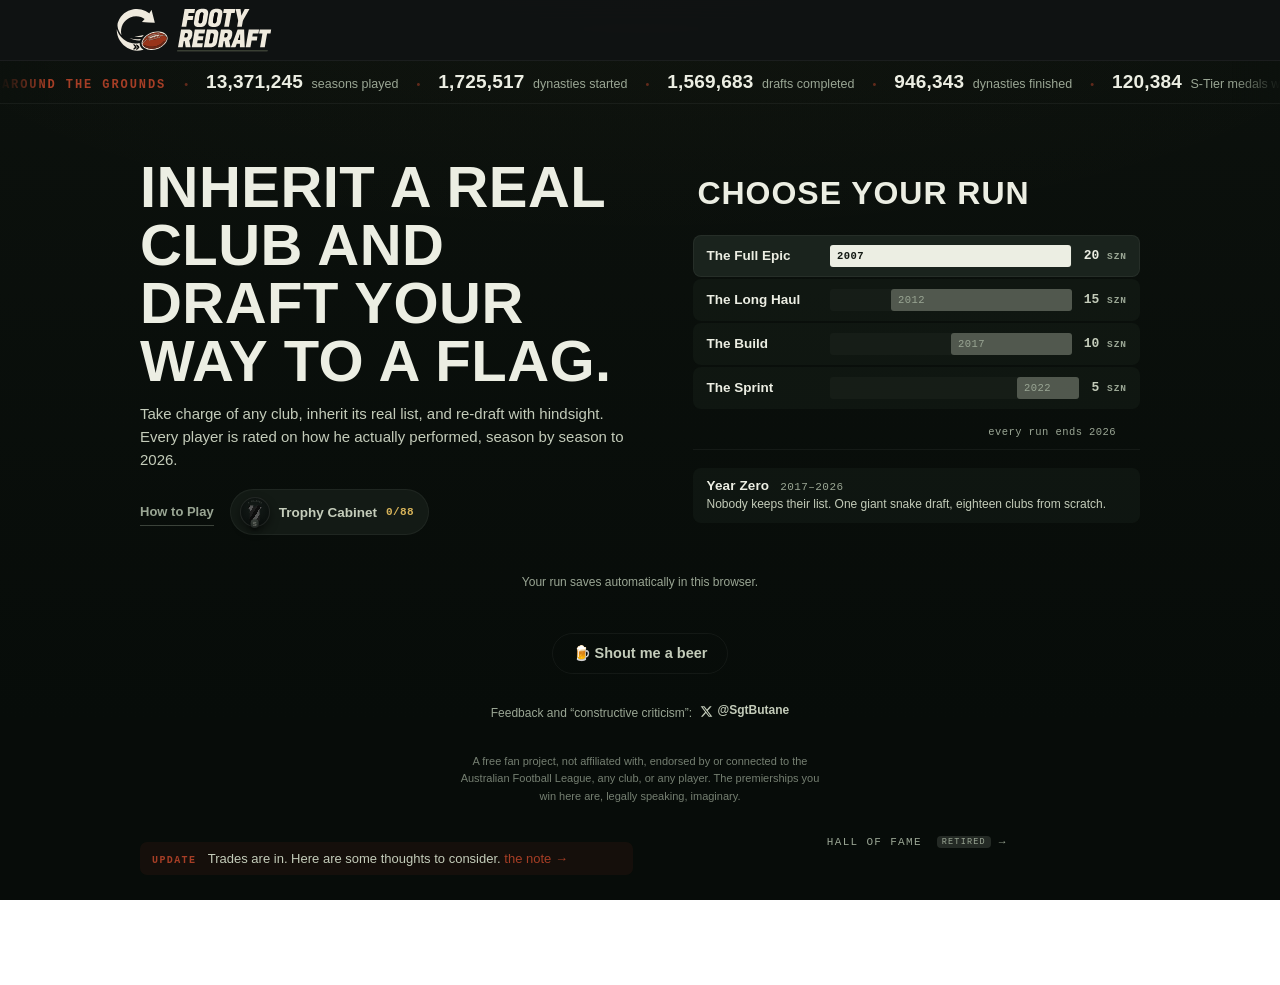
==== commit 96116bbb: "Add files via upload" ====
--- a/Footy Redraft — Rebuild the league, Season by Season.html
+++ b/Footy Redraft — Rebuild the league, Season by Season.html
@@ -32,7 +32,7 @@
 <script>window.va = window.va || function () { (window.vaq = window.vaq || []).push(arguments); };</script>
 <script defer="" src="./Footy Redraft — Rebuild the league, Season by Season_files/script.js.download"></script>
 </head>
-<body class="is-picker">
+<body class="">
 
 
 <header class="topbar">
@@ -42,23 +42,23 @@
       <button class="brand-home" id="brand-home" type="button" aria-label="Back to the home screen">
         <img class="brand-lockup" src="./Footy Redraft — Rebuild the league, Season by Season_files/logo-lockup.svg" alt="Footy Redraft">
       </button>
-      <span class="brand-season mono" id="brand-season"></span>
+      <span class="brand-season mono" id="brand-season"><b class="season-year">2012</b><span class="season-ctx">SEASON</span></span>
     </div>
     <nav class="steps" aria-label="Game phases">
-      <button class="step" data-phase="list">List</button>
-      <button class="step" data-phase="draft">Draft</button>
-      <button class="step" data-phase="season">Season</button>
+      <button class="step is-reachable" data-phase="list">List</button>
+      <button class="step is-reachable" data-phase="draft">Draft</button>
+      <button class="step is-active" data-phase="season">Season</button>
       <button class="step" data-phase="review">Review</button>
       <button class="step is-reachable" data-phase="record">Record</button>
     </nav>
-    <button class="rankings-btn" id="rankings-btn" hidden="" aria-label="League power rankings">
+    <button class="rankings-btn" id="rankings-btn" aria-label="League power rankings">
       <span class="rankings-btn-tick"></span><span class="rankings-btn-label">RANKINGS</span>
     </button>
     <div class="topbar-rating">
       <span class="topbar-rating-label">TEAM</span>
       <span class="topbar-rating-num mono" id="topbar-rating">—</span>
     </div>
-    <div class="topbar-score" id="topbar-score" hidden="">
+    <div class="topbar-score" id="topbar-score">
       <span class="topbar-score-label">RUN<br>SCORE</span>
       <span class="topbar-score-num mono" id="topbar-score-num">0</span>
     </div>
@@ -66,14 +66,14 @@
 </header>
 
 
-<div class="ticker" id="ticker" aria-label="Live totals across all games played">
+<div class="ticker is-off" id="ticker" aria-label="Live totals across all games played">
   <div class="ticker-track" id="ticker-track" style="animation-duration: 66.1794s;"><div class="tk-run"><span class="tk-item tk-lab mono">AROUND THE GROUNDS</span><span class="tk-dot">•</span><span class="tk-item"><b>13,371,245</b> seasons played</span><span class="tk-dot">•</span><span class="tk-item"><b>1,725,517</b> dynasties started</span><span class="tk-dot">•</span><span class="tk-item"><b>1,569,683</b> drafts completed</span><span class="tk-dot">•</span><span class="tk-item"><b>946,343</b> dynasties finished</span><span class="tk-dot">•</span><span class="tk-item"><b>120,384</b> S-Tier medals won</span><span class="tk-dot">•</span></div><div class="tk-run"><span class="tk-item tk-lab mono">AROUND THE GROUNDS</span><span class="tk-dot">•</span><span class="tk-item"><b>13,371,245</b> seasons played</span><span class="tk-dot">•</span><span class="tk-item"><b>1,725,517</b> dynasties started</span><span class="tk-dot">•</span><span class="tk-item"><b>1,569,683</b> drafts completed</span><span class="tk-dot">•</span><span class="tk-item"><b>946,343</b> dynasties finished</span><span class="tk-dot">•</span><span class="tk-item"><b>120,384</b> S-Tier medals won</span><span class="tk-dot">•</span></div><div class="tk-run"><span class="tk-item tk-lab mono">AROUND THE GROUNDS</span><span class="tk-dot">•</span><span class="tk-item"><b>13,371,245</b> seasons played</span><span class="tk-dot">•</span><span class="tk-item"><b>1,725,517</b> dynasties started</span><span class="tk-dot">•</span><span class="tk-item"><b>1,569,683</b> drafts completed</span><span class="tk-dot">•</span><span class="tk-item"><b>946,343</b> dynasties finished</span><span class="tk-dot">•</span><span class="tk-item"><b>120,384</b> S-Tier medals won</span><span class="tk-dot">•</span></div><div class="tk-run"><span class="tk-item tk-lab mono">AROUND THE GROUNDS</span><span class="tk-dot">•</span><span class="tk-item"><b>13,371,245</b> seasons played</span><span class="tk-dot">•</span><span class="tk-item"><b>1,725,517</b> dynasties started</span><span class="tk-dot">•</span><span class="tk-item"><b>1,569,683</b> drafts completed</span><span class="tk-dot">•</span><span class="tk-item"><b>946,343</b> dynasties finished</span><span class="tk-dot">•</span><span class="tk-item"><b>120,384</b> S-Tier medals won</span><span class="tk-dot">•</span></div><div class="tk-run"><span class="tk-item tk-lab mono">AROUND THE GROUNDS</span><span class="tk-dot">•</span><span class="tk-item"><b>13,371,245</b> seasons played</span><span class="tk-dot">•</span><span class="tk-item"><b>1,725,517</b> dynasties started</span><span class="tk-dot">•</span><span class="tk-item"><b>1,569,683</b> drafts completed</span><span class="tk-dot">•</span><span class="tk-item"><b>946,343</b> dynasties finished</span><span class="tk-dot">•</span><span class="tk-item"><b>120,384</b> S-Tier medals won</span><span class="tk-dot">•</span></div><div class="tk-run"><span class="tk-item tk-lab mono">AROUND THE GROUNDS</span><span class="tk-dot">•</span><span class="tk-item"><b>13,371,245</b> seasons played</span><span class="tk-dot">•</span><span class="tk-item"><b>1,725,517</b> dynasties started</span><span class="tk-dot">•</span><span class="tk-item"><b>1,569,683</b> drafts completed</span><span class="tk-dot">•</span><span class="tk-item"><b>946,343</b> dynasties finished</span><span class="tk-dot">•</span><span class="tk-item"><b>120,384</b> S-Tier medals won</span><span class="tk-dot">•</span></div></div>
 </div>
 
 <main class="shell">
 
   
-  <section class="phase" id="phase-mode">
+  <section class="phase" id="phase-mode" hidden="">
 
     <div class="club-hero">
       <h1 class="club-hero-mark">Inherit a real club and draft your way to a <span>flag</span>.</h1>
@@ -246,7 +246,7 @@
       <div class="band-overall">
         <span class="overall-num" id="overall-num">—</span>
         <span class="band-overall-meta">
-          <span class="band-club mono" id="rating-club">—</span>
+          <span class="band-club mono" id="rating-club">BRISBANE</span>
           <span class="overall-label" id="overall-label">Overall rating</span>
           <span class="overall-tier" id="overall-tier">—</span>
         </span>
@@ -327,7 +327,7 @@
   </section>
 
   
-  <section class="phase" id="phase-season" hidden="">
+  <section class="phase" id="phase-season">
 
     <div class="panel">
       <div class="panel-head">
@@ -337,7 +337,7 @@
           <span class="panel-aside mono" id="form-record">0–0</span>
         </span>
       </div>
-      <div class="form-strip" id="form-strip"></div>
+      <div class="form-strip" id="form-strip"><div class="form-cell" title="Round 1" data-sig=""><b>·</b><i></i></div><div class="form-cell" title="Round 2" data-sig=""><b>·</b><i></i></div><div class="form-cell" title="Round 3" data-sig=""><b>·</b><i></i></div><div class="form-cell" title="Round 4" data-sig=""><b>·</b><i></i></div><div class="form-cell" title="Round 5" data-sig=""><b>·</b><i></i></div><div class="form-cell" title="Round 6" data-sig=""><b>·</b><i></i></div><div class="form-cell" title="Round 7" data-sig=""><b>·</b><i></i></div><div class="form-cell" title="Round 8" data-sig=""><b>·</b><i></i></div><div class="form-cell" title="Round 9" data-sig=""><b>·</b><i></i></div><div class="form-cell" title="Round 10" data-sig=""><b>·</b><i></i></div><div class="form-cell" title="Round 11" data-sig=""><b>·</b><i></i></div><div class="form-cell" title="Round 12" data-sig=""><b>·</b><i></i></div><div class="form-cell" title="Round 13" data-sig=""><b>·</b><i></i></div><div class="form-cell" title="Round 14" data-sig=""><b>·</b><i></i></div><div class="form-cell" title="Round 15" data-sig=""><b>·</b><i></i></div><div class="form-cell" title="Round 16" data-sig=""><b>·</b><i></i></div><div class="form-cell" title="Round 17" data-sig=""><b>·</b><i></i></div><div class="form-cell" title="Round 18" data-sig=""><b>·</b><i></i></div><div class="form-cell" title="Round 19" data-sig=""><b>·</b><i></i></div><div class="form-cell" title="Round 20" data-sig=""><b>·</b><i></i></div><div class="form-cell" title="Round 21" data-sig=""><b>·</b><i></i></div><div class="form-cell" title="Round 22" data-sig=""><b>·</b><i></i></div></div>
     </div>
 
     <div class="panel" id="finals-panel" hidden="">
@@ -355,9 +355,7 @@
           <h2 class="panel-title">Results</h2>
           <span class="panel-aside mono" id="round-counter">RD 0/22</span>
         </div>
-        <div class="results-feed" id="results-feed">
-          <p class="feed-empty">Season yet to commence.</p>
-        </div>
+        <div class="results-feed" id="results-feed"><p class="feed-empty">Season yet to commence.</p></div>
       </div>
 
       <div class="panel season-ladder">
@@ -367,7 +365,43 @@
         </div>
         <table class="ladder">
           <thead><tr><th class="num">#</th><th>Club</th><th class="num">RTG</th><th class="num">W</th><th class="num">L</th><th class="num">%</th><th class="num">PTS</th></tr></thead>
-          <tbody id="ladder-body"></tbody>
+          <tbody id="ladder-body"><tr class="is-clickable"><td class="num">1</td><td class="club">Adelaide</td>
+      <td class="num"><span class="rate-pill r-good" title="Best-22 rating">71</span></td>
+      <td class="num">0</td><td class="num">0</td><td class="num">—</td><td class="num">0</td></tr><tr class="is-user is-clickable"><td class="num">2</td><td class="club">Brisbane</td>
+      <td class="num"><span class="rate-pill r-ok" title="Best-22 rating">64</span></td>
+      <td class="num">0</td><td class="num">0</td><td class="num">—</td><td class="num">0</td></tr><tr class="is-clickable"><td class="num">3</td><td class="club">Carlton</td>
+      <td class="num"><span class="rate-pill r-good" title="Best-22 rating">69</span></td>
+      <td class="num">0</td><td class="num">0</td><td class="num">—</td><td class="num">0</td></tr><tr class="is-clickable"><td class="num">4</td><td class="club">Collingwood</td>
+      <td class="num"><span class="rate-pill r-good" title="Best-22 rating">74</span></td>
+      <td class="num">0</td><td class="num">0</td><td class="num">—</td><td class="num">0</td></tr><tr class="is-clickable"><td class="num">5</td><td class="club">Essendon</td>
+      <td class="num"><span class="rate-pill r-good" title="Best-22 rating">74</span></td>
+      <td class="num">0</td><td class="num">0</td><td class="num">—</td><td class="num">0</td></tr><tr class="is-clickable"><td class="num">6</td><td class="club">Fremantle</td>
+      <td class="num"><span class="rate-pill r-ok" title="Best-22 rating">65</span></td>
+      <td class="num">0</td><td class="num">0</td><td class="num">—</td><td class="num">0</td></tr><tr class="is-clickable"><td class="num">7</td><td class="club">Geelong</td>
+      <td class="num"><span class="rate-pill r-good" title="Best-22 rating">75</span></td>
+      <td class="num">0</td><td class="num">0</td><td class="num">—</td><td class="num">0</td></tr><tr class="finals-line is-clickable"><td class="num">8</td><td class="club">Gold Coast</td>
+      <td class="num"><span class="rate-pill r-ok" title="Best-22 rating">58</span></td>
+      <td class="num">0</td><td class="num">0</td><td class="num">—</td><td class="num">0</td></tr><tr class="is-clickable"><td class="num">9</td><td class="club">GWS</td>
+      <td class="num"><span class="rate-pill r-poor" title="Best-22 rating">32</span></td>
+      <td class="num">0</td><td class="num">0</td><td class="num">—</td><td class="num">0</td></tr><tr class="is-clickable"><td class="num">10</td><td class="club">Hawthorn</td>
+      <td class="num"><span class="rate-pill r-good" title="Best-22 rating">77</span></td>
+      <td class="num">0</td><td class="num">0</td><td class="num">—</td><td class="num">0</td></tr><tr class="is-clickable"><td class="num">11</td><td class="club">Melbourne</td>
+      <td class="num"><span class="rate-pill r-ok" title="Best-22 rating">55</span></td>
+      <td class="num">0</td><td class="num">0</td><td class="num">—</td><td class="num">0</td></tr><tr class="is-clickable"><td class="num">12</td><td class="club">North Melbourne</td>
+      <td class="num"><span class="rate-pill r-good" title="Best-22 rating">74</span></td>
+      <td class="num">0</td><td class="num">0</td><td class="num">—</td><td class="num">0</td></tr><tr class="is-clickable"><td class="num">13</td><td class="club">Port Adelaide</td>
+      <td class="num"><span class="rate-pill r-ok" title="Best-22 rating">60</span></td>
+      <td class="num">0</td><td class="num">0</td><td class="num">—</td><td class="num">0</td></tr><tr class="is-clickable"><td class="num">14</td><td class="club">Richmond</td>
+      <td class="num"><span class="rate-pill r-ok" title="Best-22 rating">66</span></td>
+      <td class="num">0</td><td class="num">0</td><td class="num">—</td><td class="num">0</td></tr><tr class="is-clickable"><td class="num">15</td><td class="club">St Kilda</td>
+      <td class="num"><span class="rate-pill r-good" title="Best-22 rating">71</span></td>
+      <td class="num">0</td><td class="num">0</td><td class="num">—</td><td class="num">0</td></tr><tr class="is-clickable"><td class="num">16</td><td class="club">Sydney</td>
+      <td class="num"><span class="rate-pill r-good" title="Best-22 rating">75</span></td>
+      <td class="num">0</td><td class="num">0</td><td class="num">—</td><td class="num">0</td></tr><tr class="is-clickable"><td class="num">17</td><td class="club">West Coast</td>
+      <td class="num"><span class="rate-pill r-good" title="Best-22 rating">70</span></td>
+      <td class="num">0</td><td class="num">0</td><td class="num">—</td><td class="num">0</td></tr><tr class="is-clickable"><td class="num">18</td><td class="club">Western Bulldogs</td>
+      <td class="num"><span class="rate-pill r-good" title="Best-22 rating">68</span></td>
+      <td class="num">0</td><td class="num">0</td><td class="num">—</td><td class="num">0</td></tr></tbody>
         </table>
       </div>
     </div>
@@ -447,10 +481,10 @@
 
 <div class="actionbar">
   <div class="actionbar-inner">
-    <span class="actionbar-status" id="action-status"></span>
+    <span class="actionbar-status" id="action-status">22 rounds · projected <b>14th</b></span>
     <div class="cta-group">
-      <button class="cta is-ghost" id="cta-alt" hidden=""></button>
-      <button class="cta" id="cta"></button>
+      <button class="cta is-ghost" id="cta-alt">Set Line-up</button>
+      <button class="cta" id="cta">Play Season</button>
     </div>
   </div>
 </div>
--- a/Footy Redraft — Rebuild the league, Season by Season_files/styles.css
+++ b/Footy Redraft — Rebuild the league, Season by Season_files/styles.css
@@ -0,0 +1 @@
+:root{--bg: #0C110D;--bg-deep: #070C09;--surface: #131A15;--surface-2: #1A231D;--line: rgba(236, 238, 227, .055);--line-hi: rgba(236, 238, 227, .12);--text: #ECEEE3;--dim: #C4CCBA;--faint: #9AA694;--gold: #D8B45A;--sherrin: #A63E26;--moss: #3D4B36;--paper: #E7EBDF;--ink: #121812;--win: #9FCE92;--loss: #C2664B;--pos-keyd: #7BA3AC;--pos-gend: #93B9C0;--pos-mid: #8CC58B;--pos-ruc: #BFA87F;--pos-genf: #CE7350;--pos-keyf: #C4593C;--grass: #1d3526;--grass-deep:#142718;--sans: "Familjen Grotesk", "Helvetica Neue", sans-serif;--display: "Big Shoulders Display", "Arial Narrow", sans-serif;--mono: "Spline Sans Mono", ui-monospace, monospace;--w: 1080px;--r: 4px}*{box-sizing:border-box;margin:0;padding:0}body{background:radial-gradient(ellipse 90% 40% at 50% 0%,rgba(232,193,90,.02),transparent 70%),linear-gradient(var(--bg),var(--bg-deep) 80%);background-attachment:fixed;color:var(--text);font-family:var(--sans);font-size:14px;line-height:1.45;-webkit-font-smoothing:antialiased;min-height:100vh;padding-bottom:110px}.mono{font-family:var(--mono);font-variant-numeric:tabular-nums}::selection{background:var(--sherrin);color:#fff}.topbar{position:sticky;top:0;z-index:50;background:#101314e0;backdrop-filter:blur(12px);border-bottom:1px solid var(--line)}.topbar-inner{max-width:var(--w);margin:0 auto;padding:0 16px;height:60px;display:flex;align-items:center;gap:20px}.brand{display:flex;align-items:baseline;gap:8px}.brand-home{appearance:none;background:none;border:0;padding:0;align-self:center;cursor:pointer}.brand-home:hover .brand-lockup{opacity:.85}.brand-lockup{display:block;height:44px;width:auto}.brand-mark{font-family:var(--display);font-weight:800;font-size:21px;letter-spacing:.03em}.brand-mark-accent{color:#c65f42;margin-left:.09em}.brand-season{font-size:11px;color:var(--dim);border:1px solid var(--line-hi);border-radius:var(--r);padding:2px 6px}.steps{display:flex;gap:2px;margin:0 auto}.step{appearance:none;background:none;border:none;font-family:var(--sans);font-stretch:78%;font-weight:600;font-size:12.5px;letter-spacing:.1em;text-transform:uppercase;color:var(--faint);padding:8px 12px;cursor:not-allowed;display:flex;align-items:center;border-bottom:2px solid transparent;transition:color .15s}.step.is-reachable{color:var(--dim);cursor:pointer}.step.is-reachable:hover{color:var(--text)}.step.is-active{color:var(--text);cursor:default;border-bottom-color:var(--sherrin)}.topbar-rating{display:flex;align-items:baseline;gap:7px}.topbar-rating-label{font-stretch:78%;font-size:10px;font-weight:700;letter-spacing:.16em;color:var(--faint)}.topbar-rating-num{font-family:var(--display);font-size:22px;font-weight:800;color:var(--text)}.topbar-score{display:flex;align-items:center;gap:8px;padding-left:14px;margin-left:2px;border-left:1px solid var(--line-hi)}.topbar-score[hidden]{display:none}.topbar-score-label{font-stretch:78%;font-size:9.5px;font-weight:700;line-height:1.05;letter-spacing:.12em;color:var(--faint)}.topbar-score-num{font-family:var(--display);font-size:26px;font-weight:800;color:var(--text);display:inline-block;transform-origin:center}.topbar-score-num.is-bump{animation:score-bump .45s cubic-bezier(.2,.7,.2,1)}@keyframes score-bump{0%{transform:scale(1)}35%{transform:scale(1.3);color:var(--win)}to{transform:scale(1)}}.shell{max-width:var(--w);margin:0 auto;padding:20px 16px 0;display:block}.phase{display:grid;gap:16px;animation:rise .4s cubic-bezier(.2,.7,.2,1) both}.phase[hidden]{display:none}.phase>*,.hero-grid>*,.season-grid>*,.review-cols>*{min-width:0}@keyframes rise{0%{opacity:0;transform:translateY(8px)}to{opacity:1;transform:none}}.panel{background:linear-gradient(180deg,color-mix(in srgb,var(--surface-2) 34%,var(--surface)),var(--surface) 42%);border:none;border-radius:12px;padding:16px;box-shadow:inset 0 1px #eceee30b,0 12px 28px #00000047}.panel-head{display:flex;justify-content:space-between;align-items:baseline;margin-bottom:14px}.panel-title{font-family:var(--display);font-size:19px;font-weight:700;letter-spacing:.035em;text-transform:uppercase;color:var(--text)}.panel-aside{font-size:10.5px;color:var(--faint);letter-spacing:.06em}.panel-note{font-size:12.5px;color:var(--dim);margin-top:14px;line-height:1.55}.hero-grid{display:grid;grid-template-columns:minmax(0,5fr) minmax(0,4fr);gap:16px;align-items:stretch}.season-grid,.review-cols{display:grid;grid-template-columns:minmax(0,3fr) minmax(0,2fr);gap:16px;align-items:start}.review-cols{grid-template-columns:1fr 1fr}.oval-wrap{display:flex;justify-content:center}.oval-svg{width:100%;max-width:380px;height:auto;display:block}.oval-chip-ring{stroke-width:1.5;fill:var(--surface-2)}.oval-chip-text{font-family:var(--mono);font-size:11px;font-weight:600;fill:var(--text);text-anchor:middle}.oval-chip-name{font-family:var(--sans);font-stretch:80%;font-size:8.5px;font-weight:600;fill:var(--dim);text-anchor:middle;letter-spacing:.04em}.oval-line-label{font-family:var(--mono);font-size:7.5px;fill:#e8e6de47;text-anchor:middle;letter-spacing:.2em}.overall-num{font-family:var(--display);font-weight:900;font-size:78px;line-height:.85;letter-spacing:0;color:var(--text);font-variant-numeric:tabular-nums}.overall-label{font-size:10.5px;font-weight:600;letter-spacing:.02em;color:var(--dim)}.rating-band{display:grid;grid-template-columns:auto 1fr;gap:16px 32px;align-items:center;padding:16px 20px}.band-overall{display:flex;align-items:center;gap:14px}.band-overall .overall-num{font-size:56px}.band-overall-meta{display:grid;gap:2px}.band-club{font-size:13px;font-weight:700;letter-spacing:.01em;color:var(--text)}.overall-tier{font-stretch:84%;font-weight:800;font-size:13px;letter-spacing:.03em}.line-stats{display:grid;grid-template-columns:repeat(3,1fr);gap:10px}.line-stat{display:grid;gap:1px;padding:10px 13px;background:color-mix(in srgb,var(--surface-2) 55%,var(--surface));border:none;border-radius:8px;box-shadow:inset 0 1px #eceee30a}.line-stat-name{font-weight:700;font-size:10px;letter-spacing:.1em;text-transform:uppercase;color:var(--pc)}.line-stat-val{font-family:var(--display);font-size:28px;font-weight:800;line-height:1.05;font-variant-numeric:tabular-nums}.list-hint{font-size:12.5px;line-height:1.5;color:var(--dim);display:flex;align-items:baseline;gap:9px;padding:0 4px}.list-hint[hidden]{display:none}.list-hint b{color:var(--gold);font-weight:700}.hint-edge{display:inline-block;flex:0 0 auto;width:3px;height:13px;background:var(--gold);transform:translateY(2px)}.pos-grid{display:grid;grid-template-columns:repeat(3,minmax(0,1fr));gap:16px;align-items:start}.pos-col{display:grid;gap:16px;align-content:start}.pos-box{background:color-mix(in srgb,var(--surface-2) 55%,var(--surface));border:none;border-radius:10px;padding:12px 12px 6px;box-shadow:inset 0 1px #eceee30a}.pos-box-head{display:flex;justify-content:space-between;align-items:baseline;padding:0 4px 9px;border-bottom:1px solid var(--line-hi);margin-bottom:2px}.pos-box-title{font-stretch:78%;font-size:11.5px;font-weight:800;letter-spacing:.14em;text-transform:uppercase}.pos-box-aside{font-size:9.5px;color:var(--faint);letter-spacing:.06em}.pos-box-need{color:var(--loss);font-weight:700}.pos-box.is-short .pos-box-head{border-bottom-color:color-mix(in srgb,var(--loss) 45%,transparent)}.crow{display:grid;grid-template-columns:1fr auto auto;align-items:center;gap:8px;padding:8px 6px 8px 10px;border:1px solid transparent;border-left:3px solid transparent;border-radius:7px;margin-top:5px}.crow:first-of-type{margin-top:2px}.crow.is-b18{background:var(--surface-2);border-color:var(--line)}.crow.is-b18 .crow-name:before{content:"";flex:0 0 auto;width:7px;height:7px;border-radius:2px;background:var(--win);margin-right:8px}.crow-name{display:flex;align-items:center;min-width:0;font-size:14px;font-weight:600}.crow-nametext{min-width:0;white-space:nowrap;overflow:hidden;text-overflow:ellipsis}.crow-dual{flex:0 0 auto}.crow-meta{font-size:11px;font-weight:400;color:var(--faint);margin-left:5px;letter-spacing:.02em}.crow-dual{display:inline-flex;margin-left:6px;vertical-align:middle;border:1px solid var(--line-hi);border-radius:4px;overflow:hidden;touch-action:manipulation}.crow-dual-seg{appearance:none;cursor:pointer;font-family:var(--sans);font-stretch:78%;font-weight:800;font-size:10px;letter-spacing:.04em;padding:4px 6px;min-height:26px;background:#eceee309;color:var(--faint);border:none;transition:all .12s;touch-action:manipulation}.crow-dual-seg+.crow-dual-seg{border-left:1px solid var(--line-hi)}.crow-dual-seg.is-on{background:color-mix(in srgb,var(--sc) 24%,transparent);color:var(--sc)}.crow-dual-seg:not(.is-on):hover{color:var(--dim);background:#eceee314}.crow-dual-seg:disabled{cursor:not-allowed;opacity:.6}@media(pointer:coarse){.crow-dual-seg{padding:7px 13px;min-height:34px;font-size:11px}}.pick-lines{display:inline-flex;gap:5px;align-items:center}.row-pick-alt{appearance:none;font-family:var(--sans);font-stretch:80%;font-size:10px;font-weight:700;letter-spacing:.06em;text-transform:uppercase;cursor:pointer;padding:6px 9px;border-radius:var(--r);transition:all .13s;background:none;color:var(--sc);border:1px solid color-mix(in srgb,var(--sc) 40%,transparent)}.row-pick-alt:hover{background:color-mix(in srgb,var(--sc) 14%,transparent);border-color:var(--sc)}.row-pick-alt:disabled{opacity:.35;cursor:not-allowed}.crow-rating{font-size:15px;font-weight:700}.crow-act{appearance:none;font-family:var(--sans);font-stretch:80%;font-size:10px;font-weight:700;letter-spacing:.1em;text-transform:uppercase;background:none;border:1px solid var(--line-hi);border-radius:var(--r);color:var(--faint);padding:6px 10px;cursor:pointer;transition:all .13s}.crow-act:hover,.crow-act:focus-visible{border-color:var(--loss);color:var(--loss);background:color-mix(in srgb,var(--loss) 9%,transparent)}.crow-act.is-restore{border-color:color-mix(in srgb,var(--win) 45%,transparent);color:var(--win)}.crow-act.is-restore:hover{background:color-mix(in srgb,var(--win) 9%,transparent);border-color:var(--win)}.crow-act:disabled{opacity:.3;cursor:not-allowed;pointer-events:none}.crow.is-delisted .crow-name,.crow.is-delisted .crow-rating{opacity:.4}.crow.is-delisted .crow-nametext{text-decoration:line-through;text-decoration-color:var(--loss)}.crow.is-delisted.is-b18 .crow-name:before{background:var(--loss)}.coach{display:flex;flex-wrap:wrap;align-items:center;gap:6px 10px;padding:10px 14px;margin-bottom:12px;border:1px solid color-mix(in srgb,var(--sherrin) 35%,var(--line));border-radius:var(--r);background:color-mix(in srgb,var(--sherrin) 7%,var(--surface));font-size:12.5px;color:var(--dim);animation:rise .35s ease both}.coach-text{flex:1 1 240px;line-height:1.55}.coach b{color:var(--text)}.coach-k{font-stretch:80%;font-weight:700;letter-spacing:.08em;text-transform:uppercase;color:#c65f42}.coach-ok{margin-left:auto;appearance:none;font-family:var(--sans);font-stretch:80%;font-weight:700;font-size:10px;letter-spacing:.1em;text-transform:uppercase;background:var(--sherrin);color:#fff;border:none;border-radius:3px;padding:6px 12px;cursor:pointer}.seg{display:flex;max-width:max-content;background:var(--bg-deep);border:1px solid var(--line);border-radius:var(--r);padding:2px;gap:2px;margin-bottom:12px;overflow-x:auto;scrollbar-width:none}.seg::-webkit-scrollbar{display:none}.seg-btn{flex:0 0 auto;white-space:nowrap}.seg-btn{appearance:none;border:none;background:none;font-family:var(--sans);font-stretch:84%;font-size:12px;font-weight:600;letter-spacing:.06em;text-transform:uppercase;color:var(--dim);padding:6px 13px;border-radius:3px;cursor:pointer;transition:all .13s}.seg-btn:hover{color:var(--text)}.seg-btn.is-on{background:var(--surface-2);color:var(--text);box-shadow:inset 0 0 0 1px var(--line-hi)}.player-rows{display:grid}.prow{display:grid;grid-template-columns:48px 1fr auto;align-items:center;gap:14px;padding:9px 6px;border-top:1px solid var(--line);transition:background .13s,opacity .2s}.prow:hover{background:#e8e6de06}.pos-badge{font-family:var(--mono);font-size:10px;font-weight:600;letter-spacing:.08em;text-align:center;padding:3.5px 0;border-radius:3px}.pos-badge[data-pos=KEYD]{color:var(--pos-keyd);background:color-mix(in srgb,var(--pos-keyd) 13%,transparent)}.pos-badge[data-pos=GEND]{color:var(--pos-gend);background:color-mix(in srgb,var(--pos-gend) 13%,transparent)}.pos-badge[data-pos=MID]{color:var(--pos-mid);background:color-mix(in srgb,var(--pos-mid) 13%,transparent)}.pos-badge[data-pos=RUC]{color:var(--pos-ruc);background:color-mix(in srgb,var(--pos-ruc) 13%,transparent)}.pos-badge[data-pos=GENF]{color:var(--pos-genf);background:color-mix(in srgb,var(--pos-genf) 13%,transparent)}.pos-badge[data-pos=KEYF]{color:var(--pos-keyf);background:color-mix(in srgb,var(--pos-keyf) 13%,transparent)}.pos-badge.is-dual{font-weight:700;letter-spacing:.04em}.pos-badge.is-dual i{font-style:normal}.pos-badge .pb-slash{color:var(--faint);margin:0 1px;font-weight:400}.prow-name{font-size:14.5px;font-weight:600;letter-spacing:.01em;white-space:nowrap;overflow:hidden;text-overflow:ellipsis}.pool-2nd{display:inline-block;font-size:8.5px;font-weight:800;letter-spacing:.09em;color:#c65f42;background:color-mix(in srgb,var(--sherrin) 14%,transparent);padding:1px 6px;border-radius:99px;margin-right:3px;transform:translateY(-1px)}.prow-meta{display:block;font-family:var(--mono);font-size:10.5px;font-weight:400;color:var(--faint);margin-top:1px;letter-spacing:.03em}.prow-rating{font-family:var(--mono);font-size:16px;font-weight:600;text-align:right;min-width:30px}.r-elite{color:var(--win)}.r-good{color:var(--text)}.r-ok{color:var(--dim)}.r-poor{color:var(--faint)}.row-btn{appearance:none;font-family:var(--sans);font-stretch:80%;font-size:10.5px;font-weight:700;letter-spacing:.12em;text-transform:uppercase;background:none;border:1px solid var(--line-hi);border-radius:var(--r);color:var(--dim);padding:6px 12px;cursor:pointer;transition:all .13s}.row-btn:hover{border-color:var(--loss);color:var(--loss)}.prow.is-delisted{opacity:.45}.prow.is-delisted .prow-name{text-decoration:line-through;text-decoration-color:var(--loss)}.prow.is-delisted .row-btn{border-color:var(--line);color:var(--faint)}.prow.is-delisted .row-btn:hover{border-color:var(--win);color:var(--win)}.delist-chip{font-family:var(--mono);font-size:9.5px;letter-spacing:.12em;color:var(--loss);border:1px solid color-mix(in srgb,var(--loss) 45%,transparent);border-radius:3px;padding:2px 6px;margin-right:8px;animation:chip-in .25s cubic-bezier(.2,.7,.2,1) both}@keyframes chip-in{0%{transform:scale(1.6);opacity:0}to{transform:none;opacity:1}}.prow.is-pickable{cursor:pointer}.row-btn--pick:hover,.player-rows.is-live .row-btn--pick,.player-rows.is-live .row-pick-alt{border-color:var(--gold);color:var(--gold)}.player-rows.is-live .prow.is-pickable:hover{background:color-mix(in srgb,var(--gold) 7%,transparent)}.player-rows.is-live .prow.is-pickable:hover .row-btn--pick,.player-rows.is-live .prow.is-pickable .row-pick-alt:hover{background:var(--gold);color:var(--bg-deep)}.player-rows.is-live .prow.is-pickable:active{transform:scale(.995)}.row-btn--pick:disabled,.row-pick-alt:disabled,.player-rows.is-spent .row-btn--pick,.player-rows.is-spent .row-pick-alt{opacity:.3;border-color:var(--line);color:var(--faint);cursor:default;pointer-events:none}.player-rows.is-spent .prow{cursor:default}.player-rows.is-spent .prow:hover{background:none}.prow.is-taken{opacity:.32}.prow.is-taken .prow-name{text-decoration:line-through;text-decoration-thickness:1px}.prow.is-yours{background:color-mix(in srgb,var(--gold) 5%,transparent);opacity:1}.taken-chip{font-family:var(--mono);font-size:9.5px;letter-spacing:.1em;color:var(--faint)}.prow.is-yours .taken-chip{color:var(--gold)}.pick-ticker{display:flex;gap:5px;overflow-x:auto;scrollbar-width:none;padding-bottom:4px;margin-bottom:14px}.pick-ticker::-webkit-scrollbar{display:none}.tick{flex:0 0 auto;width:58px;border:1px solid var(--line);border-radius:var(--r);background:var(--bg-deep);padding:6px 0 5px;text-align:center}.tick-num{font-family:var(--mono);font-size:10px;color:var(--faint);display:block}.tick-club{font-stretch:76%;font-size:10px;font-weight:700;letter-spacing:.06em;display:block;margin-top:1px;color:var(--dim)}.tick-player{font-family:var(--mono);font-size:9px;display:block;margin-top:2px;color:var(--text);white-space:nowrap;overflow:hidden;text-overflow:ellipsis;padding:0 3px;min-height:12px}.tick.is-user{border-color:color-mix(in srgb,var(--gold) 45%,transparent)}.tick.is-user .tick-club{color:var(--gold)}.tick.is-onclock{border-color:var(--gold);background:color-mix(in srgb,var(--gold) 9%,var(--bg-deep));animation:onclock-pulse 1.4s ease-in-out infinite}@keyframes onclock-pulse{0%,to{box-shadow:0 0 0 0 transparent}50%{box-shadow:0 0 0 3px color-mix(in srgb,var(--gold) 18%,transparent)}}.onclock{border:1px solid var(--line);border-radius:var(--r);background:var(--bg-deep);padding:12px 14px;font-size:13.5px;color:var(--dim);min-height:44px;display:flex;align-items:center}.onclock b{color:var(--text);font-weight:600}.onclock.is-user-turn{border-color:var(--gold);color:var(--text);animation:onclock-pulse 1.4s ease-in-out infinite}.onclock-text{animation:rise .3s ease both}.onclock.nudge{animation:nudge .3s ease}@keyframes nudge{0%,to{transform:translate(0)}25%{transform:translate(-5px)}60%{transform:translate(4px)}}.form-strip{display:grid;grid-template-columns:repeat(22,1fr);gap:4px}.form-cell{display:grid;justify-items:center;align-content:center;gap:1px;padding:5px 0 4px;border:1px solid var(--line);border-radius:3px;background:var(--bg-deep)}.form-cell b{font-family:var(--display);font-weight:700;font-size:clamp(13px,1.45vw,18px);line-height:.85;color:var(--line-hi)}.form-cell i{font-family:var(--display);font-style:normal;font-weight:500;font-size:clamp(8px,.85vw,10px);line-height:1;color:var(--faint);font-variant-numeric:tabular-nums;min-height:1em}.form-cell.is-win{background:color-mix(in srgb,var(--win) 16%,var(--bg-deep));border-color:color-mix(in srgb,var(--win) 40%,transparent)}.form-cell.is-win b{color:var(--win)}.form-cell.is-loss{background:color-mix(in srgb,var(--loss) 14%,var(--bg-deep));border-color:color-mix(in srgb,var(--loss) 38%,transparent)}.form-cell.is-loss b{color:color-mix(in srgb,var(--loss) 82%,#fff)}.form-cell.is-win.heat-1{background:color-mix(in srgb,var(--win) 26%,var(--bg-deep));border-color:color-mix(in srgb,var(--win) 55%,transparent)}.form-cell.is-win.heat-2{background:color-mix(in srgb,var(--gold) 18%,var(--bg-deep));border-color:color-mix(in srgb,var(--gold) 50%,transparent)}.form-cell.is-win.heat-2 b{color:var(--gold)}.form-cell.is-win.heat-3{background:color-mix(in srgb,var(--gold) 30%,var(--bg-deep));border-color:var(--gold);box-shadow:0 0 8px color-mix(in srgb,var(--gold) 26%,transparent)}.form-cell.is-win.heat-3 b{color:var(--gold)}.form-cell.is-win.heat-4{background:color-mix(in srgb,var(--gold) 46%,var(--bg-deep));border-color:var(--gold);box-shadow:0 0 12px color-mix(in srgb,var(--gold) 38%,transparent)}.form-cell.is-win.heat-4 b{color:#fff4dc}.form-cell.is-win.heat-3 i,.form-cell.is-win.heat-4 i{color:#f3e9d2}.form-cell.is-new b{animation:result-land .26s cubic-bezier(.16,1,.3,1) both}.form-cell.is-new i{animation:result-land .26s cubic-bezier(.16,1,.3,1) 70ms both}@keyframes result-land{0%{opacity:0;transform:translateY(-7px)}to{opacity:1;transform:none}}@media(prefers-reduced-motion:reduce){.form-cell.is-new b,.form-cell.is-new i{animation:none}}.form-head-right{display:inline-flex;align-items:center;gap:10px}.form-streak{font-family:var(--mono);font-size:10.5px;font-weight:700;letter-spacing:.08em;padding:3px 8px;border-radius:3px;color:var(--win);border:1px solid color-mix(in srgb,var(--win) 50%,transparent)}.form-streak[hidden]{display:none}.form-streak.heat-2{color:var(--gold);border-color:color-mix(in srgb,var(--gold) 55%,transparent);background:color-mix(in srgb,var(--gold) 10%,transparent)}.form-streak.heat-3{color:var(--gold);border-color:var(--gold);background:color-mix(in srgb,var(--gold) 15%,transparent);box-shadow:0 0 8px color-mix(in srgb,var(--gold) 30%,transparent)}.form-streak.heat-4{color:#fff4dc;border-color:var(--gold);background:color-mix(in srgb,var(--gold) 24%,transparent);box-shadow:0 0 14px color-mix(in srgb,var(--gold) 45%,transparent);text-shadow:0 0 6px color-mix(in srgb,var(--gold) 70%,transparent)}.results-feed{display:grid;max-height:520px;overflow-y:auto;scrollbar-width:thin}.feed-empty{font-size:13px;color:var(--faint);padding:14px 4px}.res{display:grid;grid-template-columns:26px 1fr auto;gap:12px;align-items:center;padding:10px 6px;border-top:1px solid var(--line);animation:rise .25s ease both}.res-badge{font-family:var(--mono);font-size:11px;font-weight:700;text-align:center;border-radius:3px;padding:4px 0}.res.is-win .res-badge{color:var(--win);background:color-mix(in srgb,var(--win) 14%,transparent)}.res.is-loss .res-badge{color:var(--loss);background:color-mix(in srgb,var(--loss) 13%,transparent)}.res-main{min-width:0}.res-opp{font-size:13.5px;font-weight:600}.res-opp .rd{font-family:var(--mono);font-size:10px;color:var(--faint);margin-right:7px;font-weight:400}.res-kickers{font-family:var(--mono);font-size:10.5px;color:var(--faint);margin-top:2px;white-space:nowrap;overflow:hidden;text-overflow:ellipsis}.res-score{font-family:var(--mono);font-size:12px;text-align:right;color:var(--dim);line-height:1.5}.res-score b{color:var(--text);font-weight:600}.ladder{width:100%;border-collapse:collapse}.ladder th{font-stretch:78%;font-size:10px;font-weight:700;letter-spacing:.14em;text-transform:uppercase;color:var(--faint);text-align:left;padding:4px 6px 8px;border-bottom:1px solid var(--line-hi)}.ladder th.num,.ladder td.num{text-align:right;font-family:var(--mono);font-variant-numeric:tabular-nums}.ladder td{font-size:12.5px;padding:6px;border-top:1px solid var(--line)}.ladder td.club{font-weight:600;white-space:nowrap}.ladder td.num{font-size:12px;color:var(--dim)}.ladder tr.is-user td{background:color-mix(in srgb,var(--gold) 6%,transparent)}.ladder tr.is-user td.club{color:var(--gold)}.ladder tr.is-user td.num{color:var(--text)}.ladder tr.finals-line td{border-bottom:1px dashed var(--line-hi)}.verdict-flag{display:inline-block;font-stretch:84%;font-weight:800;font-size:11px;letter-spacing:.22em;text-transform:uppercase;color:var(--bg-deep);background:var(--gold);padding:5px 14px;border-radius:3px;margin-bottom:14px;box-shadow:0 0 18px color-mix(in srgb,var(--gold) 45%,transparent)}.verdict-flag[hidden]{display:none}.verdict{background:var(--surface);border:1px solid var(--line);border-radius:calc(var(--r) * 2);padding:28px 24px 24px;text-align:center;position:relative;overflow:hidden}.verdict:before{content:"";position:absolute;inset:0 0 auto;height:2px;background:linear-gradient(90deg,transparent,var(--gold),transparent)}.verdict-banner{display:inline-block;font-family:var(--display);font-weight:900;font-size:clamp(32px,6vw,52px);letter-spacing:.012em;text-transform:uppercase;line-height:1;margin-bottom:22px}.verdict-tiles{display:flex;justify-content:center;gap:12px;flex-wrap:wrap;margin-bottom:20px}.verdict-tile{background:var(--bg-deep);border:1px solid var(--line);border-radius:var(--r);padding:12px 22px 10px;min-width:110px}.verdict-tile-label{display:block;font-stretch:78%;font-size:9.5px;font-weight:700;letter-spacing:.18em;color:var(--faint);margin-bottom:4px}.verdict-tile-num{font-stretch:115%;font-weight:900;font-size:30px;line-height:1;font-variant-numeric:tabular-nums}.verdict-tile-num--dim{color:var(--dim)}.verdict-tile--delta{display:grid;place-items:center}.verdict-delta{font-stretch:84%;font-size:13px;font-weight:800;letter-spacing:.12em;text-transform:uppercase;padding:5px 12px;border-radius:3px}.verdict-delta.is-over{color:var(--win);background:color-mix(in srgb,var(--win) 13%,transparent)}.verdict-delta.is-under{color:var(--loss);background:color-mix(in srgb,var(--loss) 13%,transparent)}.verdict-delta.is-par{color:var(--dim);background:var(--surface-2)}.verdict-copy{max-width:560px;margin:0 auto;font-size:14px;color:var(--dim);line-height:1.6}.verdict-copy b{color:var(--text)}.stat-tiles{display:grid;grid-template-columns:repeat(6,1fr);gap:10px}.stat-tile{background:var(--surface);border:1px solid var(--line);border-radius:var(--r);padding:14px 8px 11px;text-align:center}.stat-tile-num{font-stretch:115%;font-weight:900;font-size:26px;line-height:1;font-variant-numeric:tabular-nums}.stat-tile-num.is-gold{color:var(--gold)}.stat-tile-label{display:block;font-stretch:78%;font-size:9px;font-weight:700;letter-spacing:.16em;color:var(--faint);margin-top:5px;text-transform:uppercase}.awards{display:grid}.award{display:grid;grid-template-columns:1fr auto;gap:10px;align-items:baseline;padding:10px 4px;border-top:1px solid var(--line)}.award-name{font-stretch:80%;font-size:10.5px;font-weight:700;letter-spacing:.14em;text-transform:uppercase;color:var(--gold);display:block;margin-bottom:3px}.award-winner{font-size:14.5px;font-weight:600}.award-stat{font-family:var(--mono);font-size:11px;color:var(--dim);text-align:right}.award--mine{background:color-mix(in srgb,var(--gold) 8%,transparent);border-radius:var(--r)}.award--mine .award-winner{color:var(--gold)}.award--mine .award-winner:after{content:" \2605";font-size:11px}.departures{display:grid}.dep-note{font-size:11.5px;line-height:1.5;color:var(--dim);padding:0 2px 10px;margin-bottom:2px}.dep-note b{color:var(--faint);font-weight:600}.dep{display:grid;grid-template-columns:1fr auto;gap:10px;align-items:center;padding:9px 4px;border-top:1px solid var(--line)}.dep-name{font-size:13.5px;font-weight:600}.dep-meta{font-family:var(--mono);font-size:10px;color:var(--faint);display:block;margin-top:1px}.dep-kind{font-family:var(--mono);font-size:9px;letter-spacing:.14em;padding:3px 7px;border-radius:3px}.dep-kind.is-delisted{color:var(--loss);background:color-mix(in srgb,var(--loss) 12%,transparent)}.dep-kind.is-retired{color:var(--gold);background:color-mix(in srgb,var(--gold) 11%,transparent)}.club-hero{text-align:center;padding:22px 16px 0;max-width:780px;margin:0 auto}.club-hero-kicker{font-size:12px;font-weight:600;letter-spacing:.05em;color:#c65f42;margin-bottom:14px}.club-hero-mark{font-family:var(--display);font-weight:800;font-size:clamp(36px,5.6vw,58px);line-height:1;letter-spacing:.008em;text-transform:uppercase;overflow-wrap:break-word}.club-hero-mark span{color:inherit}.club-hero-sub{font-size:15px;color:var(--dim);line-height:1.55;margin:12px auto 0;max-width:580px}.club-hero-quote{text-align:center;max-width:560px;margin:16px auto 0;font-size:clamp(15px,1.8vw,17px);font-style:italic;font-weight:500;line-height:1.45;color:var(--text);text-wrap:balance}.mode-grid{display:flex;flex-direction:column;gap:2px;padding-bottom:4px}.mode-stack{display:grid;gap:8px}.tick--gap{justify-content:center;font-size:10.5px;color:var(--faint);padding:5px 0;letter-spacing:.05em}.pool-controls{display:flex;flex-wrap:wrap;align-items:stretch;gap:8px;margin-bottom:12px}.pool-controls .seg{margin-bottom:0}.chip-toggle{display:inline-flex;align-items:center;gap:7px;flex:0 0 auto;appearance:none;cursor:pointer;background:var(--bg-deep);border:1px solid var(--line);border-radius:var(--r);color:var(--dim);font-family:var(--sans);font-stretch:84%;font-size:12px;font-weight:600;letter-spacing:.06em;text-transform:uppercase;padding:0 12px 0 10px;transition:color .13s,background .13s,box-shadow .13s}.chip-toggle:hover{color:var(--text)}.chip-check{width:13px;height:13px;border-radius:3px;flex:0 0 auto;position:relative;border:1px solid var(--line-hi);transition:background .13s,border-color .13s}.chip-toggle.is-on{background:var(--surface-2);color:var(--text);box-shadow:inset 0 0 0 1px var(--line-hi)}.chip-toggle.is-on .chip-check{background:var(--text);border-color:var(--text)}.chip-toggle.is-on .chip-check:after{content:"";position:absolute;left:4px;top:1px;width:3px;height:6px;border:solid var(--bg-deep);border-width:0 1.5px 1.5px 0;transform:rotate(45deg)}.pool-search-wrap{position:relative;flex:1 1 150px;min-width:130px;display:flex;align-items:center}.pool-search-ico{position:absolute;left:10px;color:var(--faint);pointer-events:none}.pool-search{width:100%;appearance:none;background:var(--bg-deep);border:1px solid var(--line);border-radius:var(--r);color:var(--text);font-family:var(--sans);font-size:12.5px;padding:8px 10px 8px 30px;outline:none;transition:border-color .13s}.pool-search::placeholder{color:var(--faint)}.pool-search:focus{border-color:var(--line-hi)}.pool-search::-webkit-search-cancel-button{filter:invert(.5)}.pool-search:focus{border-color:color-mix(in srgb,var(--sherrin) 55%,var(--line))}.pool-truncated{text-align:center;font-size:11px;color:var(--faint);padding:10px 0 4px}.autofill-btn{display:inline-flex;align-items:center;gap:6px;flex:0 0 auto;appearance:none;cursor:pointer;background:var(--bg-deep);border:1px solid color-mix(in srgb,var(--sherrin) 55%,var(--line));border-radius:var(--r);color:#c65f42;font-family:var(--sans);font-stretch:84%;font-size:12px;font-weight:600;letter-spacing:.06em;text-transform:uppercase;padding:0 11px;transition:border-color .15s,background .15s}.autofill-btn:hover{border-color:#c65f42;background:color-mix(in srgb,var(--sherrin) 12%,var(--bg-deep))}.autofill-btn[hidden]{display:none}.your-picks{border-top:1px solid var(--line);margin-top:12px;padding-top:10px}.your-picks-head{display:flex;justify-content:space-between;align-items:baseline;margin-bottom:6px}.your-picks-title{font-family:var(--display);font-weight:800;font-size:15px;text-transform:uppercase;letter-spacing:.02em;color:var(--text)}.your-picks-count{font-size:11px;color:var(--dim)}.yp-row{display:grid;grid-template-columns:42px 1fr auto;gap:8px;align-items:baseline;padding:3px 0;font-size:12.5px}.yp-pos{font-size:10.5px;font-weight:700}.yp-name{color:var(--text);overflow:hidden;text-overflow:ellipsis;white-space:nowrap}.yp-rating{font-size:12px}#your-picks-rows{max-height:300px;overflow-y:auto}.crow.is-drafted .crow-name{color:var(--text)}.crow-drafted{font-size:9.5px;font-weight:700;letter-spacing:.06em;color:#c65f42;border:1px solid color-mix(in srgb,var(--sherrin) 45%,var(--line));border-radius:4px;padding:2px 6px}.redraft-card{appearance:none;text-align:left;font-family:var(--sans);cursor:pointer;background:color-mix(in srgb,var(--surface-2) 40%,transparent);border:1px solid transparent;border-radius:8px;padding:9px 12px;margin-top:10px;display:flex;flex-direction:column;gap:2px;transition:background .14s,border-color .14s,transform .12s,box-shadow .14s}.redraft-card:hover{background:var(--surface-2);border-color:var(--line-hi);transform:translateY(-2px);box-shadow:0 4px 12px #00000042}.redraft-card:active{transform:translateY(0);box-shadow:none;transition-duration:.06s}.redraft-card-title{font-size:13.5px;font-weight:700;color:var(--text);letter-spacing:.01em}.redraft-card-yrs{font-size:11px;color:var(--faint);margin-left:7px;letter-spacing:.04em;text-transform:none;font-weight:400}.redraft-card-sub{font-size:12px;color:var(--dim);line-height:1.5}.redraft-card-sub .mono{color:var(--faint)}.run-row{appearance:none;font-family:var(--sans);cursor:pointer;width:100%;background:color-mix(in srgb,var(--surface-2) 40%,transparent);border-radius:8px;border:1px solid transparent;display:grid;grid-template-columns:112px 1fr auto;align-items:center;gap:12px;padding:9px 12px;text-align:left;transition:background .14s,border-color .14s,transform .12s,box-shadow .14s}.run-row:hover{background:var(--surface-2);border-color:var(--line-hi);transform:translateY(-2px);box-shadow:0 4px 12px #00000042}.run-row:active{transform:translateY(0);box-shadow:none;transition-duration:.06s}.run-row.is-on{background:var(--surface-2);border-color:var(--line)}.run-row-tag{font-size:13.5px;font-weight:700;color:var(--text);white-space:nowrap}.run-row.is-on .run-row-tag,.run-row:hover .run-row-tag{color:var(--text)}.run-row-track{position:relative;height:22px;border-radius:3px;background:color-mix(in srgb,var(--line) 55%,transparent)}.run-row-fill{position:absolute;top:0;bottom:0;right:0;border-radius:3px;background:color-mix(in srgb,var(--dim) 34%,transparent);display:flex;align-items:center;padding-left:7px;transition:background .14s;transform-origin:right center;animation:run-reach .62s cubic-bezier(.16,1,.3,1) both}@keyframes run-reach{0%{transform:scaleX(0)}to{transform:scaleX(1)}}.run-row:hover .run-row-fill{background:color-mix(in srgb,var(--dim) 68%,transparent)}.run-row:hover .run-row-from{color:var(--text)}.run-row.is-on .run-row-fill{background:var(--text)}.run-row-from{font-size:10.5px;color:var(--faint);letter-spacing:.04em;transition:color .14s;animation:run-year .24s ease-out both}@keyframes run-year{0%{opacity:0}to{opacity:1}}.run-row.is-on .run-row-from{color:var(--ink);font-weight:700}.run-row:nth-child(1) .run-row-fill{animation-delay:40ms}.run-row:nth-child(2) .run-row-fill{animation-delay:.11s}.run-row:nth-child(3) .run-row-fill{animation-delay:.18s}.run-row:nth-child(4) .run-row-fill{animation-delay:.25s}.run-row:nth-child(1) .run-row-from{animation-delay:.5s}.run-row:nth-child(2) .run-row-from{animation-delay:.57s}.run-row:nth-child(3) .run-row-from{animation-delay:.64s}.run-row:nth-child(4) .run-row-from{animation-delay:.71s}.run-row-n{font-size:13px;font-weight:700;color:var(--dim);white-space:nowrap;font-variant-numeric:tabular-nums}.run-row.is-on .run-row-n{color:var(--text)}.run-row-unit{font-size:9.5px;letter-spacing:.1em;color:var(--faint)}.run-axis{display:grid;grid-template-columns:112px 1fr auto;gap:12px;padding:4px 12px 9px;border-bottom:1px solid var(--line)}.run-axis-end{grid-column:2;text-align:right;font-size:10.5px;color:var(--faint);letter-spacing:.04em;animation:run-year .26s ease-out .8s both}@media(prefers-reduced-motion:reduce){.run-row-fill,.run-row-from,.run-axis-end{animation:none}.run-row,.run-row:hover,.run-row:active{transform:none}}@media(max-width:700px){.run-row,.run-axis{grid-template-columns:88px 1fr auto;gap:9px}.run-row-tag{font-size:12.5px}}.club-pick-bar{display:flex;align-items:center;gap:14px;margin:6px auto 14px;max-width:var(--w);padding:0 4px}.mode-back{appearance:none;font-family:var(--sans);cursor:pointer;white-space:nowrap;background:var(--surface);border:1px solid var(--line-hi);border-radius:999px;color:var(--dim);font-size:12px;font-weight:600;padding:7px 14px;transition:border-color .14s,color .14s}.mode-back:hover{border-color:var(--gold);color:var(--text)}.club-pick-head--bar{margin:0}.club-pick-sub{max-width:var(--w);margin:-6px auto 16px;padding:0 4px;color:var(--faint);font-size:12.5px;line-height:1.4}.club-pick-sub b{color:var(--gold);font-weight:600}.lb-retired{margin:0 0 14px;padding:11px 14px;border-radius:10px;background:color-mix(in srgb,var(--gold) 8%,var(--surface));border:1px solid color-mix(in srgb,var(--gold) 26%,transparent);color:var(--dim);font-size:12.5px;line-height:1.5}.lb-retired b{color:var(--gold);font-weight:600}.hero-retired-tag{font-size:8.5px;letter-spacing:.14em;padding:1px 5px;margin-left:7px;border-radius:4px;background:color-mix(in srgb,var(--faint) 20%,transparent);color:var(--faint);vertical-align:1px}.hof-line{text-align:center;margin:2px 0 0}.hof-link{appearance:none;background:none;border:0;cursor:pointer;font-family:var(--mono);font-size:11px;letter-spacing:.12em;text-transform:uppercase;color:var(--faint);padding:6px;transition:color .15s}.hof-link:hover{color:var(--gold)}.club-pick-mode{color:var(--gold);font-size:11px;letter-spacing:.06em;margin-left:6px}.club-pick-head{font-family:var(--display);font-size:22px;font-weight:700;text-transform:uppercase;letter-spacing:.03em;color:var(--text);max-width:var(--w);margin:34px auto 14px;padding:0 4px}.club-grid{display:grid;grid-template-columns:repeat(auto-fill,minmax(220px,1fr));gap:10px;padding-bottom:8px}.club-card{appearance:none;text-align:left;font-family:var(--sans);background:var(--surface);border:1px solid var(--line);border-radius:calc(var(--r) * 2);padding:14px 16px;display:grid;grid-template-columns:1fr auto;grid-template-areas:"name badge" "meta badge" "go badge";column-gap:14px;row-gap:2px;align-items:center;cursor:pointer;transition:border-color .15s,background .15s,transform .15s;animation:rise .4s cubic-bezier(.2,.7,.2,1) both}.club-card:hover{border-color:transparent;background:linear-gradient(var(--surface-2),var(--surface-2)) padding-box,var(--club-edge, linear-gradient(var(--gold), var(--gold))) border-box;transform:translateY(-2px)}.guernsey{display:block;clip-path:polygon(20% 5%,40% 5%,50% 19%,60% 5%,80% 5%,93% 18%,79% 32%,82% 100%,18% 100%,21% 32%,7% 18%);filter:drop-shadow(0 0 .6px rgba(233,230,221,.5)) drop-shadow(0 1px 1.5px rgba(0,0,0,.45))}.club-card .guernsey{grid-area:g}.guernsey{position:relative}.guernsey-mono{position:absolute;inset:12% 0 0;display:flex;align-items:center;justify-content:center;font-family:Georgia,Times New Roman,serif;font-weight:700;color:#fff;line-height:1;pointer-events:none}.club-card-name{grid-area:name;font-stretch:84%;font-size:15px;font-weight:800;letter-spacing:.02em;color:var(--text);white-space:nowrap}.club-card-meta{grid-area:meta;font-size:9.5px;letter-spacing:.08em;color:var(--faint)}.club-card-badge{grid-area:badge;display:flex;flex-direction:column;align-items:center;gap:3px;padding-left:12px}.club-card-target{display:flex;flex-direction:column;align-items:center;line-height:1}.ct-num{font-family:var(--display);font-weight:800;font-size:16px;letter-spacing:.02em;color:var(--gold);line-height:1}.ct-lab{font-family:var(--mono);font-weight:600;font-size:8px;letter-spacing:.1em;color:var(--faint);margin-top:2px}.ct-lab.is-won{color:var(--gold)}.club-card-go{grid-area:go;font-stretch:80%;font-size:9.5px;font-weight:800;letter-spacing:.16em;color:var(--gold);opacity:0;transform:translate(-4px);transition:opacity .15s,transform .15s}.club-card:hover .club-card-go{opacity:1;transform:none}body.is-club-select .steps,body.is-club-select .topbar-rating{visibility:hidden}body.is-club-select .topbar-score,body.is-picker .steps,body.is-picker .topbar-rating,body.is-picker .topbar-score,body.is-picker .rankings-btn,body.is-picker .brand-season{display:none}.actionbar{position:fixed;left:0;right:0;bottom:0;z-index:60;background:#101314eb;backdrop-filter:blur(12px);border-top:1px solid var(--line)}body.is-picker .actionbar{display:none}.actionbar-inner{max-width:var(--w);margin:0 auto;padding:12px 16px;display:flex;align-items:center;justify-content:space-between;gap:16px}.cta-group{display:flex;align-items:center;gap:10px;flex:0 0 auto}.actionbar-status{font-size:12.5px;color:var(--dim)}.actionbar-status b{color:var(--text);font-weight:600}.actionbar-status .quota-met{color:var(--win);font-weight:600}.cta{appearance:none;font-family:var(--sans);font-stretch:84%;font-size:13px;font-weight:800;letter-spacing:.1em;text-transform:uppercase;background:var(--sherrin);color:#fff;border:none;border-radius:var(--r);padding:13px 26px;cursor:pointer;transition:filter .13s,transform .1s;white-space:nowrap}.cta:hover:not(:disabled){filter:brightness(1.08)}.cta:active:not(:disabled){transform:translateY(1px)}.cta:disabled{background:var(--surface-2);color:var(--faint);cursor:not-allowed}.footnote{max-width:var(--w);margin:0 auto;padding:28px 16px 20px}.footnote p{font-size:9px;letter-spacing:.2em;color:var(--faint)}@media(max-width:880px){.hero-grid,.season-grid,.review-cols{grid-template-columns:1fr}.season-ladder{order:-1}.stat-tiles{grid-template-columns:repeat(3,1fr)}.form-strip{gap:3px}.form-cell{padding:4px 0 3px}.pos-grid{grid-template-columns:1fr}.rating-band{grid-template-columns:1fr;gap:14px}.line-stats{grid-template-columns:repeat(3,1fr)}}@media(max-width:640px){.topbar-inner{flex-wrap:wrap;align-items:center;gap:4px 10px;height:auto;padding:7px 12px 0}.brand{order:1;margin-right:auto}.brand-lockup{height:32px}.brand-season{display:none}.topbar-rating{order:2;gap:5px}.topbar-rating-label{font-size:8.5px}.topbar-rating-num{font-size:19px}.rankings-btn{order:3;padding:5px 9px;font-size:10px}.topbar-score{order:4;padding-left:10px}.topbar-score-label{display:inline}.topbar-score-num{font-size:22px}.steps{order:5;flex-basis:100%;margin:4px 0 0;gap:0;justify-content:space-between;border-top:1px solid var(--line)}.step{flex:1;justify-content:center;padding:9px 4px;font-size:11.5px;letter-spacing:.04em}.step-dot{display:none}.crow-act{padding:7px 9px}.prow{grid-template-columns:44px 1fr auto;gap:10px}.row-btn{padding:6px 9px}.res{grid-template-columns:24px 1fr auto}.res-kickers{white-space:normal}.verdict-tile{min-width:90px;padding:10px 14px 9px}.actionbar-status{font-size:11px}.cta{padding:12px 18px;font-size:12px}}.ladder tr.is-clickable{cursor:pointer}.ladder tr.is-clickable:hover td{background:var(--surface-2)}.sheet-backdrop{position:fixed;inset:0;z-index:60;background:#0b0d0eb8;display:flex;align-items:flex-start;justify-content:center;padding:4vh 12px;overflow-y:auto}.sheet{width:100%;max-width:640px;background:var(--surface);border:1px solid var(--line-hi);border-radius:4px;max-height:88vh;display:flex;flex-direction:column}.sheet-head{display:flex;align-items:center;gap:10px;padding:12px 14px;border-bottom:1px solid var(--line)}.sheet-title{font-family:var(--sans);font-weight:800;font-size:1.05rem;font-variation-settings:"wdth" 110;display:flex;align-items:baseline;gap:10px;flex:1}.sheet-season{font-size:.72rem;color:var(--dim);font-weight:400}.sheet-close{background:none;border:1px solid var(--line);border-radius:4px;color:var(--dim);padding:4px 9px;cursor:pointer;font-size:.8rem}.sheet-close:hover{color:var(--text);border-color:var(--line-hi)}.sheet-body{padding:8px 14px 14px;overflow-y:auto}.sheet-group{margin-top:10px}.sheet-group-title{font-family:var(--sans);font-weight:700;font-size:.72rem;letter-spacing:.08em;text-transform:uppercase;font-variation-settings:"wdth" 78;padding-bottom:4px;border-bottom:1px solid var(--line)}.sheet-row{display:grid;grid-template-columns:1fr auto auto;gap:10px;align-items:baseline;padding:3px 0;border-bottom:1px solid var(--line);font-size:.85rem}.sheet-row:last-child{border-bottom:none}.sheet-meta{color:var(--faint);font-size:.72rem}.sheet-rating{font-size:.85rem}.sheet-note{margin:14px 0 0;color:var(--faint);font-size:.72rem;font-style:italic}.pick-ticker{flex-direction:column;gap:3px;overflow-x:hidden;overflow-y:auto;max-height:320px;scrollbar-width:thin}.tick{width:100%;display:grid;grid-template-columns:44px 64px 1fr;align-items:baseline;gap:8px;text-align:left;padding:5px 10px}.tick-num:before{content:"#";opacity:.6}.tick-club{margin-top:0}.tick-player{margin-top:0;padding:0;font-size:11px;text-align:right}#draft-hud{display:flex;flex-wrap:wrap;align-items:center;gap:6px;padding:8px 0 10px;border-bottom:1px solid var(--line);margin-bottom:8px}.hud-picks{font-size:.78rem;color:var(--gold);padding-right:8px;margin-right:2px;border-right:1px solid var(--line)}.hud-must-badge{font-stretch:84%;font-weight:800;font-size:11.5px;letter-spacing:.12em;text-transform:uppercase;color:var(--bg-deep);background:var(--loss);padding:5px 11px;border-radius:3px;margin-right:4px;animation:must-pulse 1.5s ease-in-out infinite}@keyframes must-pulse{0%,to{box-shadow:0 0 0 0 transparent}50%{box-shadow:0 0 0 4px color-mix(in srgb,var(--loss) 28%,transparent)}}.hud-pos{font-size:.7rem;color:var(--dim);border:1px solid var(--line);border-radius:var(--r);padding:3px 7px;display:inline-flex;gap:5px;align-items:baseline}.hud-pos b{font-stretch:78%;font-weight:700;letter-spacing:.05em;color:var(--pc)}.hud-pos.is-short .mono{color:var(--loss)}.pos-dot{display:inline-block;width:7px;height:7px;border-radius:2px;margin-right:7px;flex:0 0 auto;vertical-align:baseline}.crow .pos-dot{margin-top:5px}.res-prob{font-size:.66rem;color:var(--faint);border:1px solid var(--line);border-radius:var(--r);padding:0 4px;margin-left:6px}.tick{grid-template-columns:36px 16px 50px 1fr;gap:9px;padding:6px 10px}.tick .guernsey{width:13px;height:13px;border-radius:2px}.tick-num{font-size:10px}.tick-player{color:var(--faint);font-size:11px}.tick.has-player .tick-player{color:var(--text)}.tick.is-onclock .tick-club{color:var(--gold)}#finals-bracket{display:grid;gap:12px}@keyframes sept-sweep{0%{transform:translate(-110%)}to{transform:translate(210%)}}.b-team.is-winner.is-user{position:relative;overflow:hidden}.b-team.is-winner.is-user:after{content:"";position:absolute;inset:0 auto 0 0;width:45%;background:linear-gradient(90deg,transparent,color-mix(in srgb,var(--gold) 34%,transparent),transparent);pointer-events:none;animation:sept-sweep .9s cubic-bezier(.3,0,.2,1) .12s 1 both}.b-week:nth-child(2) .b-team.is-winner.is-user:after{animation-duration:1.1s}.b-week:nth-child(3) .b-team.is-winner.is-user:after{animation-duration:1.3s;width:60%}.gf-hero.is-yours{position:relative;overflow:hidden;border-color:var(--gold)}.gf-hero.is-yours:after{content:"";position:absolute;inset:0 auto 0 0;width:40%;background:linear-gradient(90deg,transparent,color-mix(in srgb,var(--gold) 42%,transparent),transparent);pointer-events:none;animation:sept-sweep 1.5s cubic-bezier(.3,0,.2,1) .2s 1 both}.gf-streamers{position:absolute;inset:0;overflow:hidden;pointer-events:none;z-index:2}.gf-streamers i{position:absolute;top:-22%;width:2px;height:18%;background:var(--sc, var(--gold));opacity:0;border-radius:1px;animation:streamer-fall var(--d, 2.2s) linear var(--t, 0s) 1 both}@keyframes streamer-fall{0%{opacity:0;transform:translateY(0) rotate(var(--r, 4deg))}12%{opacity:.85}85%{opacity:.7}to{opacity:0;transform:translateY(560px) rotate(var(--r, 4deg))}}@media(prefers-reduced-motion:reduce){.b-team.is-winner.is-user:after,.gf-hero.is-yours:after{animation:none;opacity:0}.gf-streamers{display:none}}.finals-skip{appearance:none;cursor:pointer;margin-left:auto;display:inline-flex;align-items:center;gap:6px;background:var(--bg-deep);border:1px solid var(--line-hi);border-radius:var(--r);color:var(--dim);font-family:var(--sans);font-size:11px;font-weight:600;letter-spacing:.07em;text-transform:uppercase;padding:5px 11px;line-height:1;transition:color .15s,border-color .15s,background .15s}.finals-skip:hover{color:var(--text);border-color:var(--faint);background:var(--surface-2)}.finals-skip-arrow{font-size:13px;transition:transform .15s}.finals-skip:hover .finals-skip-arrow{transform:translate(2px)}.finals-skip[hidden]{display:none}#finals-panel:has(#finals-skip:not([hidden])) #finals-aside{display:none}.gf-hero{position:relative;overflow:hidden;border:1px solid var(--line);border-radius:var(--r);background:var(--bg-deep);padding:12px 16px 13px}.gf-hero:before{content:"";position:absolute;inset:0;pointer-events:none;background:linear-gradient(104deg,transparent 55%,color-mix(in srgb,var(--sherrin) 12%,transparent) 55%,color-mix(in srgb,var(--sherrin) 12%,transparent) 74%,transparent 74%)}.gf-hero.is-held{border-color:var(--win);animation:onclock-pulse 1.4s ease-in-out infinite;cursor:pointer}.gf-hero.is-played{border-color:color-mix(in srgb,var(--gold) 55%,var(--line))}.gf-hero.is-played:before{background:linear-gradient(104deg,transparent 55%,color-mix(in srgb,var(--gold) 10%,transparent) 55%,color-mix(in srgb,var(--gold) 10%,transparent) 74%,transparent 74%)}.gfh-kicker{font-family:var(--display);font-weight:800;font-size:15px;letter-spacing:.05em;color:var(--dim);margin-bottom:7px}.gf-hero.is-played .gfh-kicker{color:var(--gold)}.gfh-line{display:flex;align-items:center;gap:9px;padding:2.5px 0;color:var(--dim);font-size:14.5px}.gfh-name{font-weight:600;white-space:nowrap}.gfh-line.is-winner{color:var(--text)}.gfh-line.is-winner .gfh-name{font-family:var(--display);font-weight:800;font-size:18px;letter-spacing:.01em;text-transform:uppercase}.gfh-line.is-user .gfh-name{color:var(--gold)}.gfh-won{color:var(--win);font-weight:800;font-size:15px;line-height:1}.gfh-stats{margin-left:auto;display:inline-flex;align-items:baseline;gap:9px;white-space:nowrap}.gfh-score{font-size:13px;white-space:nowrap}.gfh-line.is-winner .gfh-score{font-size:15px;color:var(--text)}.gfh-prob{font-size:12px;color:var(--faint)}.gfh-flag{font-family:var(--display);font-weight:800;white-space:nowrap;font-size:13px;letter-spacing:.08em;color:var(--gold);border:1px solid color-mix(in srgb,var(--gold) 55%,transparent);border-radius:5px;padding:2px 8px}.gfh-runnerup{font-family:var(--display);font-weight:800;white-space:nowrap;font-size:12px;letter-spacing:.08em;color:var(--faint);border:1px solid var(--line-hi);border-radius:5px;padding:2px 8px}.gfh-awaits{font-size:13.5px;font-weight:600;color:var(--dim)}.gf-hero.is-yours{border-color:var(--gold);background:color-mix(in srgb,var(--gold) 6%,var(--bg-deep));animation:flag-glow 1.6s ease-in-out 3}@keyframes flag-glow{0%,to{box-shadow:0 0 #d8b45a00}50%{box-shadow:0 0 26px #d8b45a59}}.gf-hero.is-yours:before{background:linear-gradient(104deg,transparent 55%,color-mix(in srgb,var(--gold) 18%,transparent) 55%,color-mix(in srgb,var(--gold) 18%,transparent) 74%,transparent 74%);animation:sash-sweep 1.1s cubic-bezier(.2,.7,.2,1) both}@keyframes sash-sweep{0%{transform:translate(-60%);opacity:0}to{transform:none;opacity:1}}.gf-hero.is-yours .gfh-line.is-winner .gfh-name{font-size:22px;color:var(--gold)}.gf-hero.is-yours .gfh-flag{background:var(--gold);color:#121812;border-color:var(--gold)}@media(prefers-reduced-motion:reduce){.gf-hero.is-yours,.gf-hero.is-yours:before{animation:none}}.b-week-title{font-stretch:78%;font-weight:700;font-size:.66rem;letter-spacing:.1em;color:var(--dim);padding-bottom:5px;margin-bottom:6px;border-bottom:1px solid var(--line)}.b-week-games{display:grid;grid-template-columns:repeat(var(--n),1fr);gap:8px}.b-game{border:1px solid var(--line);border-radius:var(--r);background:var(--bg-deep);padding:6px 8px;opacity:.55}.b-game.is-played{opacity:1}.b-game.is-live{opacity:1;border-color:var(--win);animation:onclock-pulse 1.4s ease-in-out infinite}.b-label{font-family:var(--mono);font-size:.6rem;color:var(--faint);margin-bottom:4px;letter-spacing:.06em}.b-team{display:grid;grid-template-columns:1fr auto auto;gap:8px;align-items:baseline;font-size:.78rem;padding:2px 0;color:var(--dim)}.b-team.is-winner{color:var(--text);font-weight:700}.b-team.is-winner .b-abbr:after{content:" \2713";color:var(--win);font-weight:400}.b-team.is-user .b-abbr{color:var(--gold)}.b-team.is-tbd{color:var(--faint);font-size:.68rem}.b-abbr{font-stretch:80%;letter-spacing:.04em}.b-prob{font-size:.64rem;color:var(--faint)}.b-score{font-size:.7rem}@media(max-width:680px){.b-week-games{grid-template-columns:repeat(2,1fr)}.gfh-line{font-size:13.5px;flex-wrap:wrap}.gfh-line.is-winner .gfh-name,.gf-hero.is-yours .gfh-line.is-winner .gfh-name{font-size:17px}.gfh-stats{margin-left:0;order:5;flex-basis:100%;padding-left:29px}.gfh-flag,.gfh-runnerup{margin-left:auto}}#list-status{display:grid;gap:9px;padding:12px 14px;border:1px solid var(--line);border-radius:calc(var(--r) * 2);background:var(--surface);margin-bottom:12px}.ls-hero{display:flex;flex-wrap:wrap;align-items:baseline;justify-content:space-between;gap:6px 16px}.ls-req{font-stretch:84%;font-weight:800;font-size:14.5px;letter-spacing:.01em}.req-balanced .ls-req{color:var(--win)}.req-must .ls-req,.req-delist .ls-req{color:var(--loss)}.ls-ledger{font-size:11px;color:var(--dim);letter-spacing:.02em}.ls-ledger b{color:var(--text);font-weight:600}.ls-ledger-sub{color:var(--faint);margin-left:8px}.ls-lines-block{display:grid;gap:7px}.ls-lines-cap{font-size:11.5px;color:var(--dim);line-height:1.45}.ls-lines{display:flex;flex-wrap:wrap;gap:7px}.ls-line{display:inline-flex;flex-direction:column;gap:2px;padding:6px 12px 7px;border:1px solid var(--line);border-radius:var(--r);background:var(--bg-deep);min-width:72px}.ls-line-top{display:inline-flex;align-items:baseline;gap:6px}.ls-line-pos{font-stretch:78%;font-weight:700;letter-spacing:.06em;font-size:10.5px;color:var(--pc)}.ls-line-n{font-size:14px;font-weight:700;color:var(--text)}.ls-line-ok{font-size:11px;color:var(--win);font-weight:700}.ls-line-need{font-size:12px;font-weight:700;color:var(--loss)}.ls-line-min{font-size:10px;color:var(--faint);letter-spacing:.02em}.ls-line.is-short{border-color:color-mix(in srgb,var(--loss) 55%,transparent);background:color-mix(in srgb,var(--loss) 8%,var(--bg-deep))}.ls-line.is-short .ls-line-min{color:var(--loss)}.actionbar-status .req-act{color:var(--loss);font-weight:600}.ls2{display:flex;align-items:center;gap:16px}.ls2-picks{display:flex;align-items:center;gap:9px;flex:0 0 auto;padding-right:16px;border-right:1px solid var(--line-hi)}.ls2-picks-n{font-family:var(--display);font-size:46px;font-weight:800;line-height:.85;color:var(--text)}.req-must .ls2-picks-n,.req-delist .ls2-picks-n{color:var(--loss)}.ls2-picks-lab{font-size:9.5px;font-weight:700;letter-spacing:.13em;text-transform:uppercase;color:var(--faint);line-height:1.3}.ls2-body{min-width:0;flex:1}.ls2-story{display:block;font-size:13px;color:var(--dim);line-height:1.6}.ls2-story .ret-chip{margin:0 2px;transform:translateY(1px)}.req-must .ls2-story,.req-delist .ls2-story{color:var(--text)}.ls2-foot{display:flex;flex-wrap:wrap;align-items:center;gap:8px;margin-top:8px}.ls2-ledger{margin-left:auto;font-size:11px;color:var(--faint)}@media(max-width:640px){.ls2{flex-direction:column;align-items:flex-start;gap:10px}.ls2-picks{border-right:none;padding-right:0}}#pick-ticker .tick{display:grid;grid-template-columns:34px 16px 48px minmax(0,1fr);gap:9px;align-items:center;width:100%;padding:6px 10px;text-align:left}#pick-ticker .tick-player{width:auto;min-width:0;white-space:normal;overflow:visible;text-overflow:clip;text-align:right;font-size:11px;line-height:1.25}#pick-ticker .tick>.tick-num{grid-column:1;grid-row:1}#pick-ticker .tick>.guernsey{grid-column:2;grid-row:1}#pick-ticker .tick>.tick-club{grid-column:3;grid-row:1}#pick-ticker .tick>.tick-player{grid-column:4;grid-row:1}.brand-season{display:inline-flex;align-items:baseline;gap:6px;border:none;padding:0;font-size:inherit}.brand-season .season-year{font-family:var(--display);font-weight:800;font-size:23px;color:var(--text);letter-spacing:.02em}.brand-season .season-ctx{font-family:var(--sans);font-stretch:78%;font-weight:700;font-size:10px;letter-spacing:.12em;color:var(--dim);border:1px solid var(--line-hi);border-radius:var(--r);padding:1px 5px}@media(max-width:640px){.brand-season{display:inline-flex}.brand-season .season-year{font-size:16px}.brand-season .season-ctx{display:none}}.draft-grid{display:grid;grid-template-columns:minmax(230px,330px) 1fr;gap:14px;align-items:start}.draft-board-panel{position:sticky;top:64px}.draft-board-panel .pick-ticker{max-height:58vh;margin-bottom:0}.draft-board-panel .onclock{margin-bottom:10px}@media(max-width:880px){.draft-grid{grid-template-columns:1fr}.draft-board-panel{position:static}.draft-board-panel .pick-ticker{max-height:300px}}.hud-need{font-size:.62rem}.hud-pos.is-ok .hud-need{color:var(--win)}.hud-pos.is-short{border-color:color-mix(in srgb,var(--loss) 55%,transparent)}.hud-pos.is-short .hud-need,.hud-pos.is-short .mono{color:var(--loss)}.hud-pos.is-must{border-color:var(--loss);background:color-mix(in srgb,var(--loss) 12%,transparent)}.hud-must{color:var(--loss)}.prow.is-blocked{opacity:.4;pointer-events:none}.prow.is-blocked .row-btn{visibility:hidden}.toast{position:fixed;left:50%;bottom:84px;transform:translate(-50%) translateY(8px);z-index:80;background:var(--surface-2);color:var(--text);border:1px solid var(--line-hi);border-radius:var(--r);padding:9px 14px;font-size:.78rem;box-shadow:0 6px 24px #0006;opacity:0;pointer-events:none;transition:opacity .18s ease,transform .18s ease}.toast.is-show{opacity:1;transform:translate(-50%) translateY(0)}.sheet-backdrop.run-over{z-index:200;align-items:center;background:#0b0d0edb;backdrop-filter:blur(3px)}.run-over-card{max-width:440px;text-align:center;background:var(--surface);border:1px solid var(--line-hi);border-radius:calc(var(--r) * 2);padding:34px 30px 30px;animation:rise .4s cubic-bezier(.2,.7,.2,1) both}.run-over-kicker{font-size:11px;letter-spacing:.22em;color:var(--loss)}.run-over-title{font-stretch:110%;font-weight:900;font-size:27px;line-height:1.12;margin:14px 0 12px;letter-spacing:-.01em}.run-over-copy{font-size:14.5px;color:var(--dim);line-height:1.62;margin-bottom:14px}.run-over-copy b{color:var(--text)}.run-over-foot{font-size:12.5px;color:var(--faint);line-height:1.5;margin-bottom:24px}.run-over-btn{width:100%}.sheet-backdrop.finale{z-index:200;align-items:flex-start;padding:6vh 12px;background:#0b0d0ee6;backdrop-filter:blur(4px)}.finale-card{width:100%;max-width:520px;text-align:center;margin:auto;background:var(--surface);border:1px solid var(--line-hi);border-radius:calc(var(--r) * 2);padding:34px 30px 28px;box-shadow:0 0 60px color-mix(in srgb,var(--gold) 14%,transparent);animation:rise .5s cubic-bezier(.2,.7,.2,1) both;position:relative;overflow:hidden}.finale-card:before{content:"";position:absolute;inset:0 0 auto;height:2px;background:linear-gradient(90deg,transparent,var(--gold),transparent)}.finale-logo{display:block;height:42px;width:auto;margin:0 auto 14px}.finale-kicker{font-size:11px;letter-spacing:.22em;color:var(--gold)}.finale-grade{font-family:var(--display);font-weight:900;font-size:clamp(42px,8.4vw,66px);line-height:1;letter-spacing:.012em;text-transform:uppercase;margin:10px 0 6px}.finale-grade.tone-gold{color:var(--gold);text-shadow:0 0 24px color-mix(in srgb,var(--gold) 40%,transparent)}.finale-grade.tone-win{color:var(--win)}.finale-grade.tone-text{color:var(--text)}.finale-grade.tone-loss{color:var(--faint)}.finale-tier{display:flex;flex-direction:column;align-items:center;gap:7px;margin:16px 0 6px}.tier-medal{--tint: var(--faint);position:relative;width:128px;height:128px;border-radius:50%;display:grid;place-items:center;overflow:hidden;background:radial-gradient(circle at 50% 34%,color-mix(in srgb,var(--tint) 26%,transparent),transparent 68%),#0a0f0d8c;border:2px solid color-mix(in srgb,var(--tint) 58%,transparent);box-shadow:0 0 0 6px color-mix(in srgb,var(--tint) 8%,transparent),0 14px 40px #00000073;animation:tier-pop .72s cubic-bezier(.2,.85,.25,1) both}.tier-letter{font-family:var(--display);font-weight:900;font-size:86px;line-height:1;color:var(--tint);text-shadow:0 0 26px color-mix(in srgb,var(--tint) 45%,transparent);transform:translateY(1px)}.tier-medal-glint{position:absolute;inset:-20% -60%;pointer-events:none;background:linear-gradient(115deg,transparent 44%,color-mix(in srgb,var(--tint) 30%,#fff 8%) 50%,transparent 56%);opacity:0;animation:tier-glint 1.15s ease .55s 1 forwards}.tier-rank{font-size:11px;letter-spacing:.3em;font-weight:700;color:color-mix(in srgb,var(--tint) 65%,var(--dim))}.finale-tier .finale-grade{margin:3px 0 0}.finale-tier.tier-S .tier-medal{--tint: var(--gold);box-shadow:0 0 0 6px color-mix(in srgb,var(--gold) 12%,transparent),0 0 58px color-mix(in srgb,var(--gold) 40%,transparent),0 14px 40px #00000080;animation:tier-pop .72s cubic-bezier(.2,.85,.25,1) both,tier-halo 2.6s ease-in-out .9s infinite}.finale-tier.tier-A .tier-medal{--tint: var(--gold)}.finale-tier.tier-B .tier-medal{--tint: var(--win)}.finale-tier.tier-C .tier-medal{--tint: var(--dim)}.finale-tier.tier-D .tier-medal{--tint: var(--faint)}.finale-tier.tier-F .tier-medal{--tint: var(--faint);filter:saturate(.45)}@keyframes tier-pop{0%{transform:scale(.35);opacity:0}62%{transform:scale(1.1)}to{transform:scale(1);opacity:1}}@keyframes tier-glint{0%{opacity:0;transform:translate(-26%)}32%{opacity:1}to{opacity:0;transform:translate(26%)}}@keyframes tier-halo{0%,to{box-shadow:0 0 0 6px color-mix(in srgb,var(--gold) 12%,transparent),0 0 48px color-mix(in srgb,var(--gold) 32%,transparent),0 14px 40px #00000080}50%{box-shadow:0 0 0 6px color-mix(in srgb,var(--gold) 16%,transparent),0 0 78px color-mix(in srgb,var(--gold) 54%,transparent),0 14px 40px #00000080}}.tcoin{--sz: 96px;position:relative;display:inline-block;width:var(--sz);height:var(--sz);border-radius:50%;vertical-align:middle;background:radial-gradient(circle at 50% 38%,#182420,#0e1613 70%);border:max(1.5px,calc(var(--sz) * .026)) solid var(--gold);box-shadow:0 0 calc(var(--sz) * .16) color-mix(in srgb,var(--gold) 26%,transparent),0 6px 14px #00000080}.tcoin.is-earned{animation:tcoin-glow 4.5s ease-in-out infinite;animation-delay:var(--d, 0s)}.tc-face{position:absolute;top:50%;left:50%;transform:translate(-50%,-48%);width:58%;height:58%;display:grid;place-items:center;clip-path:polygon(20% 5%,40% 5%,50% 19%,60% 5%,80% 5%,93% 18%,79% 32%,82% 100%,18% 100%,21% 32%,7% 18%);filter:drop-shadow(0 0 .6px rgba(233,230,221,.4)) drop-shadow(0 1px 1.5px rgba(0,0,0,.5))}.tc-mono{font-family:var(--display);font-weight:900;font-size:calc(var(--sz) * .26);color:#fff;line-height:1}.tc-rim{position:absolute;inset:0;width:100%;height:100%}.tc-rimtext{fill:var(--gold);font-family:var(--mono);font-weight:700;font-size:7.4px;letter-spacing:1px;text-anchor:middle;text-transform:uppercase}.tc-chip{position:absolute;left:50%;bottom:-6%;transform:translate(-50%);width:31%;height:31%;border-radius:50%;display:grid;place-items:center;background:radial-gradient(circle at 42% 34%,#f7dc8e,var(--gold) 62%,#a5822f);box-shadow:0 2px 5px #0000008c,inset 0 1px 1.5px #fff9}.tc-s{font-family:var(--display);font-weight:900;font-size:calc(var(--sz) * .2);color:#241a06;line-height:1}.tc-shine{position:absolute;inset:0;border-radius:50%;overflow:hidden;pointer-events:none}.is-earned .tc-shine:before{content:"";position:absolute;top:-60%;left:-60%;width:55%;height:220%;background:linear-gradient(90deg,transparent,rgba(255,249,224,.8) 50%,transparent);transform:rotate(18deg) translate(-280%);mix-blend-mode:screen;animation:tcoin-sweep 4.5s ease-in-out infinite;animation-delay:var(--d, 0s)}.tcoin.is-locked{border-color:#e9e6dd1a;background:radial-gradient(circle at 50% 38%,#141b18,#0b100e 70%);box-shadow:0 4px 10px #00000073}.tcoin.is-locked .tc-face{filter:grayscale(1) brightness(.42) drop-shadow(0 1px 1.5px rgba(0,0,0,.5))}.tcoin.is-locked .tc-rimtext{fill:#e9e6dd42}.tcoin.is-locked .tc-chip{background:radial-gradient(circle at 42% 34%,#39403a,#252b27 62%,#171b19);box-shadow:0 2px 4px #00000080,inset 0 1px 1px #ffffff14}.tcoin.is-locked .tc-s{color:#e9e6dd52}@keyframes tcoin-sweep{0%,55%{transform:rotate(18deg) translate(-280%)}78%,to{transform:rotate(18deg) translate(340%)}}@keyframes tcoin-glow{0%,to{box-shadow:0 0 calc(var(--sz) * .12) color-mix(in srgb,var(--gold) 20%,transparent),0 6px 14px #00000080}70%{box-shadow:0 0 calc(var(--sz) * .24) color-mix(in srgb,var(--gold) 42%,transparent),0 6px 14px #00000080}}.swall{margin-top:8px;overflow-x:auto}.swall-head,.swall-row{display:grid;grid-template-columns:92px repeat(5,1fr);gap:6px;align-items:center;min-width:460px}.swall-head{margin-bottom:4px}.swall-h{font-family:var(--mono);font-size:9.5px;letter-spacing:.14em;color:var(--faint);text-align:center}.swall-row{margin-bottom:2px}.swall-club{font-family:var(--sans);font-weight:600;font-size:12.5px;letter-spacing:.005em;line-height:1.12}.swall-cell{display:grid;place-items:center;height:70px}.swall-cell.na{color:#21302b;font-size:15px}.badge-coin{display:inline-grid;place-items:center}.tl-head{font-family:var(--display);font-weight:800;font-size:24px;text-transform:uppercase;margin:0 0 10px}.tl-intro{font-size:13.5px;color:var(--dim);margin:0 0 12px}.tl-intro b{color:var(--text);font-weight:600}.tl-intro b.tl-gold,.tl-gold{color:var(--gold);font-weight:600}.tl-fine{font-size:11.5px;color:var(--faint);border-top:1px solid var(--line);padding-top:12px;margin:4px 0 0}.tl-ladder{margin:14px 0;display:flex;flex-direction:column;gap:6px}.tl-rung{display:grid;grid-template-columns:34px 1fr;gap:3px 14px;align-items:center;padding:9px 13px;border-radius:9px;background:#ffffff05}.tl-L{grid-row:span 2;font-family:var(--display);font-weight:900;font-size:24px;text-align:center;align-self:center}.tl-pct{font-size:9.5px;letter-spacing:.1em;color:var(--faint)}.tl-words{display:flex;flex-wrap:wrap;gap:5px 10px;align-items:baseline}.tl-pair{display:flex;gap:6px;align-items:baseline}.tl-w{font-family:var(--display);font-weight:800;font-size:15px;letter-spacing:.03em}.tl-cond{font-size:11.5px;color:var(--faint);white-space:nowrap}.tl-sep{color:var(--faint);opacity:.5}.tl-rung.is-s{background:color-mix(in srgb,var(--gold) 9%,transparent);border:1px solid color-mix(in srgb,var(--gold) 30%,transparent)}.tl-rung.is-s .tl-L,.tl-rung.is-s .tl-w,.tl-rung.is-a .tl-L,.tl-rung.is-a .tl-w{color:var(--gold)}.tl-rung.is-b .tl-L,.tl-rung.is-b .tl-w{color:var(--win)}.tl-rung.is-c .tl-L,.tl-rung.is-c .tl-w{color:var(--text)}.tl-rung.is-d .tl-L,.tl-rung.is-d .tl-w{color:var(--dim)}.tl-rung.is-f .tl-L,.tl-rung.is-f .tl-w{color:var(--faint)}.howto-tiers{margin-top:16px}.howto-tiers>p{font-size:13.5px;color:var(--dim);margin:0 0 4px}.howto-tiers>p b{color:var(--text)}.tierhelp-sheet{max-width:560px}.tier-info{appearance:none;background:none;border:0;cursor:pointer;font-family:var(--mono);font-size:11px;letter-spacing:.08em;color:var(--gold);padding:0 2px}.tier-info:hover{color:var(--text)}.tcurve{width:100%;height:92px;display:block;overflow:visible}.tcurve-fill{fill:#eceee317;stroke:#eceee342;stroke-width:1}.tcurve-fill,.tcurve-tick,.tcurve-you{vector-effect:non-scaling-stroke}.tcurve-tick{stroke-width:1;stroke-dasharray:3 3;opacity:.5;stroke:var(--faint)}.tcurve-tick.is-S{stroke:var(--gold);stroke-dasharray:none;stroke-width:1.6;opacity:1}.tcurve-tick.is-A{stroke:var(--gold);opacity:.7}.tcurve-tick.is-B{stroke:var(--win);opacity:.7}.tcurve-lab{font-family:var(--display);font-weight:800;font-size:9px;fill:var(--faint)}.tcurve-lab.is-S,.tcurve-lab.is-A{fill:var(--gold)}.tcurve-lab.is-B{fill:var(--win)}.tcurve-lab,.tcurve-youlab{paint-order:stroke;stroke:#0b1210;stroke-width:3px;stroke-linejoin:round}.tcurve-lab.is-solo{font-family:var(--mono);font-weight:700;font-size:9px;letter-spacing:.14em;fill:var(--gold)}.tcurve-caret.is-S{fill:var(--gold)}.tcurve-youcaret{fill:var(--text)}.tcurve-youcaret.tone-gold{fill:var(--gold)}.tcurve-youlab{font-family:var(--mono);font-weight:700;font-size:9px;letter-spacing:.16em;fill:var(--text)}.tcurve-youlab.tone-gold{fill:var(--gold)}.tcurve-you{stroke:var(--text);stroke-width:3}.tcurve-tick.is-S{stroke-dasharray:5 3}.tcurve-you.tone-gold,.tcurve-dot.tone-gold{stroke:var(--gold);fill:var(--gold)}.tcurve-you.tone-win,.tcurve-dot.tone-win{stroke:var(--win);fill:var(--win)}.tcurve-you.tone-loss,.tcurve-dot.tone-loss{stroke:var(--faint);fill:var(--faint)}.tcurve-dot{fill:var(--text)}.tcurve-wrap{position:relative}.tc-tag,.tc-you{position:absolute;transform:translate(-50%);display:grid;justify-items:center;gap:1px;pointer-events:none;white-space:nowrap}.tc-tag{top:-4px}.tc-tag b{font-family:var(--display);font-weight:800;font-size:9px;color:var(--faint);paint-order:stroke;-webkit-text-stroke:3px #0b1210}.tc-tag.is-S b,.tc-tag.is-A b{color:var(--gold)}.tc-tag.is-B b{color:var(--win)}.tc-tag.is-solo b{font-family:var(--mono);font-weight:700;font-size:9px;letter-spacing:.14em;color:var(--gold)}.tc-caret{width:0;height:0;border-left:4px solid transparent;border-right:4px solid transparent;border-top:6px solid var(--gold)}.tc-you{bottom:-17px}.tc-dot{width:7px;height:7px;border-radius:50%;background:var(--text)}.tc-youcaret{width:0;height:0;border-left:4px solid transparent;border-right:4px solid transparent;border-bottom:6px solid var(--text)}.tc-you b{font-family:var(--mono);font-weight:700;font-size:9px;letter-spacing:.16em;color:var(--text)}.tc-you.tone-gold .tc-dot{background:var(--gold)}.tc-you.tone-gold .tc-youcaret{border-bottom-color:var(--gold)}.tc-you.tone-gold b{color:var(--gold)}.tc-you.tone-win .tc-dot{background:var(--win)}.tc-you.tone-win .tc-youcaret{border-bottom-color:var(--win)}.tc-you.tone-loss .tc-dot{background:var(--faint)}.tc-you.tone-loss .tc-youcaret{border-bottom-color:var(--faint)}.review-shape{max-width:var(--w);margin:14px auto 0;padding:14px 16px 12px;background:var(--surface);border:1px solid var(--line);border-radius:calc(var(--r) * 2)}.review-shape .tcurve{height:72px}.record-shape{margin-top:18px;border-top:1px solid var(--line);padding-top:14px}.rec-shape-cap{font-size:9.5px;letter-spacing:.16em;color:var(--faint);margin:0 0 4px}.record-shape .tcurve{height:74px}.rec-shape-note{font-size:11.5px;color:var(--faint);margin:6px 0 0;max-width:62ch}.tl-curvebox{margin-top:16px;border-top:1px solid var(--line);padding-top:14px}.tl-curvecap{font-size:9.5px;letter-spacing:.14em;color:var(--faint);margin:0 0 2px}.mintback{position:fixed;inset:0;z-index:220;display:grid;place-items:center;background:#050908d6;backdrop-filter:blur(3px);animation:mint-fade .3s ease both}@keyframes mint-fade{0%{opacity:0}to{opacity:1}}.mint{position:relative;text-align:center;padding:30px 22px;max-width:92vw}.mint-kick{display:block;font-size:11px;letter-spacing:.28em;color:var(--gold);animation:mint-up .5s ease .15s both}.mint-title{font-family:var(--display);font-weight:900;font-size:clamp(34px,7vw,46px);text-transform:uppercase;margin:6px 0 26px;animation:mint-up .5s ease .3s both}@keyframes mint-up{0%{opacity:0;transform:translateY(10px)}to{opacity:1;transform:none}}.mint-coinwrap{position:relative;display:inline-block}.mint .tcoin{animation:mint-slam .9s cubic-bezier(.2,.8,.3,1) .35s both,tcoin-glow 3s ease-in-out 1.8s infinite}@keyframes mint-slam{0%{transform:scale(.2) rotate(-14deg);opacity:0}62%{transform:scale(1.12) rotate(2deg)}to{transform:scale(1) rotate(0)}}.mint-burst{position:absolute;left:50%;top:50%;width:0;height:0;pointer-events:none}.mint-burst i{position:absolute;width:3px;height:26px;border-radius:2px;background:var(--gold);opacity:0;transform:rotate(var(--a)) translateY(-70px);animation:mint-ray .9s cubic-bezier(.2,.8,.3,1) .6s both}@keyframes mint-ray{0%{opacity:0;transform:rotate(var(--a)) translateY(-70px) scaleY(.4)}30%{opacity:.9}to{opacity:0;transform:rotate(var(--a)) translateY(-185px) scaleY(1)}}.mint-club{font-family:var(--display);font-weight:800;font-size:22px;letter-spacing:.05em;margin-top:22px;animation:mint-up .5s ease .9s both}.mint-tally{font-size:12px;letter-spacing:.14em;color:var(--faint);margin-top:8px;animation:mint-up .5s ease 1.15s both}.mint-tally b{color:var(--gold)}.mint-actions{display:flex;gap:10px;justify-content:center;margin-top:26px;animation:mint-up .5s ease 1.4s both}.finale-dist{margin:13px auto 4px;max-width:300px}.finale-dist-bar{position:relative;height:6px;border-radius:3px;background:linear-gradient(90deg,#212e28,#38473f);margin-bottom:8px}.finale-dist-tick{position:absolute;top:-2px;width:1px;height:10px;background:#eceee329;transform:translate(-50%)}.finale-dist-mark{position:absolute;top:-3px;width:3px;height:12px;border-radius:2px;background:var(--gold);box-shadow:0 0 8px var(--gold);transform:translate(-50%)}.finale-dist-mark.tone-win{background:var(--win);box-shadow:0 0 8px var(--win)}.finale-dist-mark.tone-text{background:var(--dim);box-shadow:none}.finale-dist-mark.tone-loss{background:var(--faint);box-shadow:none}.finale-dist-cap{font-size:11px;letter-spacing:.03em;color:var(--faint)}.finale-dist-cap b{color:var(--gold);font-weight:700}.finale-sub{font-size:13.5px;color:var(--dim);margin-bottom:18px}.finale-score{display:grid;gap:4px;padding:16px 0 18px;margin-bottom:18px;border-top:1px solid var(--line);border-bottom:1px solid var(--line)}.finale-score-label{font-stretch:78%;font-size:10px;font-weight:700;letter-spacing:.2em;color:var(--faint)}.finale-score-num{font-stretch:115%;font-weight:900;font-size:clamp(64px,14vw,92px);line-height:.9;color:var(--gold);font-variant-numeric:tabular-nums;text-shadow:0 0 30px color-mix(in srgb,var(--gold) 35%,transparent);display:inline-block}.finale-score-num.is-bump{animation:score-bump .5s cubic-bezier(.2,.7,.2,1)}.finale-ach{display:grid;grid-template-columns:repeat(3,1fr);gap:8px;margin-bottom:20px;text-align:center}.ach{background:var(--bg-deep);border:1px solid var(--line);border-radius:var(--r);padding:12px 8px 10px;animation:chip-in .3s cubic-bezier(.2,.7,.2,1) both}.ach-num{display:block;font-stretch:115%;font-weight:900;font-size:26px;line-height:1;font-variant-numeric:tabular-nums;color:var(--text)}.ach-num.is-gold{color:var(--gold)}.ach-lab{display:block;font-stretch:78%;font-size:9.5px;font-weight:700;letter-spacing:.14em;color:var(--faint);margin-top:5px;text-transform:uppercase}.ach--wide{grid-column:1 / -1;display:flex;align-items:baseline;justify-content:space-between;gap:10px;text-align:left;padding:9px 12px}.ach--wide .ach-lab{margin-top:0;flex:0 0 auto}.ach-line{font-size:12.5px;color:var(--dim);text-align:right}.ach-line b{color:var(--text);font-weight:600}.finale-share-hint{text-align:center;font-size:12.5px;color:var(--faint);margin:2px 0 10px}.finale-actions{display:flex;gap:10px;justify-content:center;flex-wrap:wrap}.finale-actions .cta{padding:13px 22px}.finale-share .cta-ico{vertical-align:-2px;margin-right:6px}.cta.is-ghost{background:var(--surface-2);color:var(--faint);border:1px solid var(--line-hi)}.cta.is-ghost:disabled{cursor:not-allowed;opacity:.7}.finale-dismiss{appearance:none;background:none;border:none;margin-top:16px;cursor:pointer;font-family:var(--sans);font-stretch:80%;font-size:11px;font-weight:700;letter-spacing:.1em;text-transform:uppercase;color:var(--dim);transition:color .15s}.finale-dismiss:hover{color:var(--gold)}.finale-share{background:color-mix(in srgb,var(--gold) 14%,var(--surface-2));color:var(--gold);border:1px solid color-mix(in srgb,var(--gold) 55%,transparent)}@media(max-width:640px){.finale-ach{grid-template-columns:repeat(2,1fr)}.finale-card{padding:26px 18px 22px}}.sheet-backdrop.share{z-index:220;align-items:center;padding:5vh 12px;background:#0b0d0ee6;backdrop-filter:blur(4px)}.share-modal{width:100%;max-width:720px;margin:auto;position:relative;background:var(--surface);border:1px solid var(--line-hi);border-radius:calc(var(--r) * 2);padding:22px 22px 20px;box-shadow:0 0 60px color-mix(in srgb,var(--gold) 14%,transparent);animation:rise .4s cubic-bezier(.2,.7,.2,1) both}.share-close{position:absolute;top:10px;right:12px;z-index:2;appearance:none;background:none;border:none;cursor:pointer;font-size:22px;line-height:1;color:var(--faint);padding:4px 8px}.share-close:hover{color:var(--text)}.share-preview{border-radius:var(--r);overflow:hidden;background:var(--bg-deep);border:1px solid var(--line);aspect-ratio:16 / 9;display:flex;align-items:center;justify-content:center}.share-img{display:block;width:100%;height:auto}.share-loading{font-size:12px;letter-spacing:.14em;color:var(--faint);text-transform:uppercase}.share-tip{text-align:center;font-size:12px;color:var(--faint);margin:12px 0 14px}.share-btns{display:flex;gap:10px;justify-content:center;flex-wrap:wrap}.share-btns .cta{padding:12px 20px}@media(max-width:560px){.share-btns .cta{flex:1 1 auto}}.finale-newbadges{margin:0 0 18px;padding:12px;border-radius:var(--r);background:color-mix(in srgb,var(--gold) 8%,var(--bg-deep));border:1px solid color-mix(in srgb,var(--gold) 30%,transparent)}.finale-newbadges-lab{display:block;font-size:9.5px;letter-spacing:.2em;color:var(--gold);margin-bottom:8px}.finale-newbadges-row{display:flex;flex-wrap:wrap;gap:8px;justify-content:center}.finale-newbadges .nb{display:inline-flex;align-items:center;gap:6px;padding:5px 10px 5px 6px;background:var(--surface);border:1px solid var(--line-hi);border-radius:999px;font-size:12px;font-weight:700;color:var(--text);cursor:pointer;transition:border-color .12s,background .12s}.finale-newbadges .nb:hover,.finale-newbadges .nb:focus,.finale-newbadges .nb.is-active{border-color:var(--gold);outline:none;background:color-mix(in srgb,var(--gold) 12%,var(--surface))}.finale-nb-desc{margin:10px 4px 0;font-size:11.5px;line-height:1.4;color:var(--dim);min-height:2.2em}.cabinet-back{z-index:205;align-items:flex-start;padding:6vh 12px;background:#0b0d0ee6;backdrop-filter:blur(4px)}.cabinet{width:100%;max-width:640px;margin:auto;text-align:center;background:var(--surface);border:1px solid var(--line-hi);border-radius:calc(var(--r) * 2);padding:30px 26px 24px;animation:rise .4s cubic-bezier(.2,.7,.2,1) both}.cabinet-kicker{font-size:11px;letter-spacing:.22em;color:var(--gold)}.cabinet-title{font-stretch:115%;font-weight:900;font-size:clamp(32px,7vw,44px);line-height:1;margin:8px 0 4px;color:var(--text)}.cabinet-title span{color:var(--faint);font-size:.5em}.cabinet-sub{font-size:12.5px;color:var(--dim);margin-bottom:20px}.badge-grid{display:grid;grid-template-columns:repeat(auto-fill,minmax(104px,1fr));gap:10px;margin-bottom:22px}.cabinet-sect{text-align:left}.cabinet-sect-head{display:block;font-size:10px;letter-spacing:.18em;color:var(--faint);padding:2px 2px 8px;border-bottom:1px solid var(--line);margin-bottom:10px}.cabinet-sect-head b{color:var(--gold)}.badge-guernsey-wrap{position:relative;display:inline-block}.badge-cup{position:absolute;right:-7px;bottom:-5px;font-size:13px;line-height:1}.badge{display:flex;flex-direction:column;align-items:center;gap:6px;padding:14px 8px 12px;border-radius:var(--r);background:var(--bg-deep);border:1px solid var(--line);text-align:center}.badge.is-locked{opacity:.4;filter:grayscale(1)}.badge.is-earned{border-color:color-mix(in srgb,var(--gold) 40%,var(--line-hi));background:color-mix(in srgb,var(--gold) 6%,var(--bg-deep))}.badge-ico{display:flex;align-items:center;justify-content:center;height:34px}.badge-emoji{font-size:26px;line-height:1}.badge-svg{display:inline-flex;align-items:center;justify-content:center;color:var(--text)}.badge-svg svg{width:100%;height:100%;display:block}.badge.is-earned .badge-svg{color:var(--gold)}.badge-name{font-stretch:90%;font-size:11.5px;font-weight:800;color:var(--text);line-height:1.15}.badge-desc{font-size:10px;color:var(--faint);line-height:1.3}@media(max-width:640px){.badge-grid{grid-template-columns:repeat(auto-fill,minmax(92px,1fr))}.cabinet{padding:24px 16px 20px}}.confirm-back{z-index:215;align-items:center;background:#0b0d0ed9;backdrop-filter:blur(3px)}.confirm-card{width:100%;max-width:380px;margin:auto;text-align:center;background:var(--surface);border:1px solid var(--line-hi);border-radius:calc(var(--r) * 2);padding:24px 22px;animation:rise .3s cubic-bezier(.2,.7,.2,1) both}.confirm-msg{font-size:14px;color:var(--text);line-height:1.5;margin-bottom:18px}.confirm-msg b{color:var(--gold)}.confirm-actions{display:flex;gap:10px;justify-content:center}.cab-backup{display:flex;flex-wrap:wrap;align-items:center;gap:8px 10px;text-align:left;margin:-8px 0 20px}.cab-backup-btn{appearance:none;font-family:inherit;cursor:pointer;font-size:11px;letter-spacing:.04em;color:var(--dim);background:transparent;border:1px solid var(--line);border-radius:var(--r);padding:6px 11px;transition:color .14s,border-color .14s}.cab-backup-btn:hover{color:var(--text);border-color:var(--line-hi)}.cab-backup-note{flex-basis:100%;font-size:11px;color:var(--faint);line-height:1.5}.cab-code{width:100%;resize:none;margin-bottom:12px;font-size:11px;line-height:1.45;word-break:break-all;color:var(--dim);background:var(--bg);border:1px solid var(--line);border-radius:var(--r);padding:9px 10px}.cab-code-note{font-size:11px;color:var(--faint);line-height:1.5;margin-bottom:16px}.cab-code-note.is-bad{color:var(--sherrin)}.rate-pill{font-family:var(--mono);font-variant-numeric:tabular-nums;font-size:12px;font-weight:600;line-height:1;display:inline-block;min-width:26px;text-align:center;padding:3px 6px;border-radius:3px;border:1px solid var(--line-hi);background:var(--bg-deep)}.rate-pill.r-elite{border-color:color-mix(in srgb,var(--win) 45%,transparent);background:color-mix(in srgb,var(--win) 10%,var(--bg-deep))}.rate-pill.r-good{border-color:var(--line-hi)}.rate-pill.r-ok{border-color:var(--line)}.rate-pill.r-poor{border-color:var(--line);opacity:.85}.rate-pill--lg{font-size:15px;padding:5px 10px;min-width:34px}.rankings-btn{appearance:none;background:none;border:1px solid var(--line-hi);border-radius:var(--r);font-family:var(--sans);font-stretch:78%;font-weight:700;font-size:11px;letter-spacing:.12em;text-transform:uppercase;color:var(--dim);padding:7px 12px;cursor:pointer;display:inline-flex;align-items:center;gap:8px;transition:color .15s,border-color .15s,background .15s}.rankings-btn:hover{color:var(--text);border-color:var(--gold);background:var(--surface)}.rankings-btn[hidden],.rankings-btn-tick{display:none}.rank-sheet{max-width:460px}.rank-sort{margin:10px 14px 0}.rank-body{display:flex;flex-direction:column}.rank-row{appearance:none;text-align:left;font-family:var(--sans);background:none;border:none;cursor:pointer;width:100%;display:flex;align-items:center;gap:11px;padding:11px 6px 11px 4px;border-top:1px solid var(--line);border-left:2px solid transparent;transition:background .12s}.rank-row:first-child{border-top:none}.rank-row:hover{background:var(--surface-2)}.rank-pos{flex:0 0 20px;font-size:11px;font-weight:500;color:var(--faint);text-align:right;letter-spacing:.02em}.rank-row .guernsey{flex:0 0 auto;width:20px;height:20px;box-shadow:inset 0 0 0 1px #10131459}.rank-club{flex:1 1 auto;min-width:0;font-size:15.5px;font-weight:700;font-stretch:102%;letter-spacing:.005em;color:var(--text);line-height:1.15;white-space:nowrap;overflow:hidden;text-overflow:ellipsis}.rank-row.is-user{border-left-color:var(--gold)}.rank-row.is-user .rank-club{color:var(--gold)}.rank-row.is-user .rank-pos{color:var(--dim)}.rank-delta{flex:0 0 auto;font-size:9.5px;text-align:right;opacity:.92}.rank-row .rate-pill{flex:0 0 auto}.rank-delta.is-over{color:var(--win)}.rank-delta.is-under{color:var(--loss)}.rank-delta.is-par{color:var(--faint)}.club-card-proj{color:var(--faint);margin-left:8px;letter-spacing:.08em}.club-card-proj.is-expansion{color:var(--gold)}.ts-toggle{margin:0 4px 0 auto}.sheet-head--ts .sheet-title{flex:0 1 auto}.ts-lineup{display:grid;gap:7px;padding-top:4px}.ts-line{display:grid;grid-template-columns:86px 1fr;align-items:center;gap:12px}.ts-line-label{font-family:var(--sans);font-stretch:78%;font-weight:700;font-size:9.5px;letter-spacing:.14em;text-transform:uppercase;color:var(--faint);text-align:right}.ts-line-slots{display:grid;grid-template-columns:repeat(3,1fr);gap:6px}.ts-line-slots--bench{grid-template-columns:repeat(4,1fr)}.ts-slot{display:flex;align-items:baseline;justify-content:space-between;gap:6px;padding:7px 9px;background:color-mix(in srgb,var(--pc, transparent) 7%,var(--bg-deep));border:1px solid var(--line);border-radius:var(--r);min-width:0}.ts-slot-name{font-size:12.5px;font-weight:600;white-space:nowrap;overflow:hidden;text-overflow:ellipsis}.ts-slot-rating{font-size:12px;font-weight:600;flex:0 0 auto}.ts-slot.is-empty{justify-content:center;color:var(--faint);background:var(--bg-deep);font-family:var(--mono)}.ts-line--bench{margin-top:5px;padding-top:9px;border-top:1px solid var(--line-hi)}.ts-line--bench .ts-line-label{color:var(--dim)}#list-retirees{display:flex;flex-wrap:wrap;align-items:center;gap:6px;padding:9px 12px;border:1px solid color-mix(in srgb,var(--gold) 28%,var(--line));border-radius:var(--r);background:color-mix(in srgb,var(--gold) 5%,var(--surface));margin-bottom:12px}#list-retirees:empty{display:none}.ret-lead{font-size:.66rem;letter-spacing:.14em;color:var(--gold);text-transform:uppercase;padding-right:8px;margin-right:2px;border-right:1px solid var(--line)}.ret-lead b{color:var(--text);font-weight:700}.ret-chip{display:inline-flex;align-items:baseline;gap:5px;font-size:.72rem;border:0;border-radius:3px;padding:2px 3px;animation:chip-in .25s cubic-bezier(.2,.7,.2,1) both}.ret-letter{font-stretch:78%;font-weight:800;letter-spacing:.04em}.ret-name{font-weight:600;color:var(--text)}.ret-note{font-size:12px;color:var(--dim);margin-left:4px;padding-left:10px;border-left:1px solid var(--line)}.record-summary{display:flex;flex-wrap:wrap;gap:18px;padding:2px 4px 14px;margin-bottom:6px;border-bottom:1px solid var(--line-hi)}.rec-sum{font-stretch:78%;font-size:10px;font-weight:700;letter-spacing:.16em;text-transform:uppercase;color:var(--faint);display:inline-flex;align-items:baseline;gap:6px}.rec-sum b{font-size:15px;font-weight:600;color:var(--text);letter-spacing:0}.record-scroll{overflow-x:auto;scrollbar-width:thin}.record-scroll .record-table{min-width:640px}.record-table td.club{color:var(--text)}.record-table td.num{font-size:13px}.record-table tr.is-flag td.club{color:var(--gold)}.record-table tr.is-flag td{background:color-mix(in srgb,var(--gold) 6%,transparent)}.rec-finals{font-stretch:84%;font-weight:700;letter-spacing:.06em;text-transform:uppercase;font-size:12.5px;padding:6px;border-top:1px solid var(--line)}.rec-finals.is-flag{color:var(--gold);font-weight:800}.rec-finals.is-finals{color:var(--win)}.rec-finals.is-out{color:var(--faint)}.record-empty{font-size:13px;color:var(--dim);padding:16px 4px;line-height:1.6}.rec-sum--score{color:var(--gold);padding-right:18px;border-right:1px solid var(--line-hi)}.rec-sum--score b{font-size:22px;color:var(--gold)}.record-table th.rec-pts-h{text-align:right}.record-table td.rec-pts{font-size:13px;font-weight:600;color:var(--text)}.record-table td.rec-pts.is-flag{color:var(--gold)}.record-table td.rec-pct{color:var(--dim)}.rec-bonus{margin-left:5px;font-size:11px;color:var(--gold)}.record-table td.rec-award{font-size:12.5px;color:var(--text);white-space:nowrap}.rec-award-n{font-size:11px;color:var(--dim);margin-left:2px}.rec-award-club{font-size:10px;color:var(--faint);margin-left:3px;letter-spacing:.04em}.rec-mine{color:var(--gold);font-weight:700}.rec-unbeaten{font-size:8.5px;font-weight:700;letter-spacing:.08em;color:var(--bg-deep);background:var(--gold);padding:1px 4px;border-radius:2px;vertical-align:middle}@media(max-width:880px){.rankings-btn{padding:7px 9px;letter-spacing:.06em}}@media(max-width:640px){.rankings-btn{padding:7px 9px;letter-spacing:.04em;font-size:9.5px}.ladder td .rate-pill{font-size:11px}.rate-pill{min-width:22px;padding:2px 4px}.ts-line{grid-template-columns:1fr;gap:5px}.ts-line-label{text-align:left}.ts-line-slots,.ts-line-slots--bench{grid-template-columns:repeat(2,1fr)}.ts-toggle{margin-left:auto}.ls-hero{gap:4px 10px}.ls-req{font-size:13px}.ls-ledger-sub{display:block;margin-left:0}.ls-line{padding:3px 7px}}.club-hero-actions{display:flex;flex-wrap:wrap;align-items:center;justify-content:center;gap:8px 18px;margin-top:18px}.club-hero-continue{appearance:none;cursor:pointer;font-family:var(--sans);display:inline-flex;align-items:center;gap:8px;padding:13px 24px;border-radius:var(--r);border:none;background:var(--sherrin);color:#fff;font-stretch:84%;font-weight:800;font-size:13px;letter-spacing:.1em;text-transform:uppercase;transition:filter .15s,transform .12s}.club-hero-continue:hover{filter:brightness(1.12);transform:translateY(-1px)}.club-hero-continue:active{transform:none}.club-hero-continue .mono{text-transform:none;letter-spacing:.02em}.club-hero-continue[hidden]{display:none}.club-hero-continue .mono{font-variant-numeric:tabular-nums;opacity:.8;margin:0 1px}.club-hero-links{display:inline-flex;align-items:center;gap:16px}.cabinet-pill{display:inline-flex;align-items:center;gap:9px;padding:7px 14px 7px 9px;cursor:pointer;font-family:inherit;font-size:13.5px;font-weight:600;color:var(--dim);background:var(--surface);border:1px solid var(--line);border-radius:999px;transition:border-color .14s,transform .14s,color .14s}.cabinet-pill:hover{border-color:color-mix(in srgb,var(--gold) 55%,var(--line));color:var(--text);transform:translateY(-1px)}.cabinet-pill-coin{display:inline-flex}.cabinet-pill-coin .tcoin+.tcoin{margin-left:-12px}.cabinet-pill-coin .tcoin{position:relative}.cabinet-pill-coin .tcoin:nth-child(2){z-index:1}.cabinet-pill-coin .tcoin:nth-child(3){z-index:2}.cabinet-pill-count{font-size:11px;font-weight:700;color:var(--gold);letter-spacing:.04em}.hero-link{appearance:none;background:none;border:0;padding:6px 0;cursor:pointer;font-family:var(--sans);font-size:13px;font-weight:600;color:var(--faint);border-bottom:1px solid color-mix(in srgb,var(--faint) 35%,transparent);transition:color .15s,border-color .15s}.hero-link:hover{color:var(--text);border-bottom-color:var(--text)}.update-note{display:inline-block;margin:14px 0 0;padding:7px 12px;font-family:inherit;font-size:13px;line-height:1.5;text-align:left;color:var(--dim);cursor:pointer;border:none;border-radius:7px;background:color-mix(in srgb,var(--sherrin) 9%,transparent)}.update-note:hover{color:var(--text);background:color-mix(in srgb,var(--sherrin) 14%,transparent)}.update-note-kicker{font-size:10px;letter-spacing:.14em;font-weight:700;color:var(--sherrin);margin-right:8px}.update-note-go{color:var(--sherrin)}.update-body p{font-size:13.5px;line-height:1.65;color:var(--dim);margin:0 0 12px}.update-body p:last-child{color:var(--text)}.club-hero-savenote{font-size:12px;color:var(--faint);margin:18px auto 0;max-width:440px;line-height:1.5;text-align:center}.contact-line{text-align:center;font-size:12px;color:var(--faint);margin:10px auto 0}.contact-x{display:inline-flex;align-items:center;gap:5px;margin-left:4px;color:var(--dim);font-weight:700;text-decoration:none}.contact-x:hover{color:var(--text)}.beer-line{text-align:center;margin:14px auto 0}.beer-pill{display:inline-flex;align-items:center;gap:7px;padding:9px 20px;border:1px solid var(--line);border-radius:999px;color:var(--dim);font-size:14.5px;font-weight:700;text-decoration:none}.beer-pill:hover{color:var(--gold);border-color:var(--gold)}.beer-link{color:var(--dim);font-weight:700;text-decoration:none;white-space:nowrap}.beer-link:hover{color:var(--gold)}.finale-beer{text-align:center;font-size:12px;color:var(--faint);margin:14px 0 0}.disclaimer{text-align:center;font-size:11px;color:color-mix(in srgb,var(--faint) 75%,transparent);max-width:60ch;margin:14px auto 6px;line-height:1.6}.howto-sheet{max-width:560px}.howto-intro{font-size:14px;font-weight:600;color:var(--text);margin:8px 0 12px}.howto-steps{margin:0 0 14px;padding-left:22px;display:grid;gap:9px}.howto-steps li{font-size:13px;color:var(--dim);line-height:1.55}.howto-steps li::marker{color:var(--sherrin);font-weight:800}.howto-steps b,.howto-rules b{color:var(--text)}.howto-rules{border-top:1px solid var(--line);padding-top:12px;display:grid;gap:9px}.howto-rules p{font-size:12.5px;color:var(--dim);line-height:1.55}.howto-nerd{border-top:1px solid var(--line);margin-top:14px;padding-top:12px}.howto-nerd summary{cursor:pointer;list-style:none;display:flex;align-items:center;gap:8px;font-size:13px;font-weight:700;color:var(--dim)}.howto-nerd summary::-webkit-details-marker{display:none}.howto-nerd summary:before{content:"\25b8";color:#c65f42;font-size:11px;transition:transform .15s}.howto-nerd[open] summary:before{transform:rotate(90deg)}.howto-nerd summary:hover{color:var(--text)}.howto-nerd-body{display:grid;gap:9px;margin-top:11px}.howto-nerd-body p{font-size:12.5px;color:var(--dim);line-height:1.55}.howto-nerd-body b{color:var(--text)}.club-pick-head--landing{font-size:32px;text-align:center;margin:20px auto 12px}.record-newrun-row{display:flex;flex-direction:column;align-items:center;gap:10px;border-top:1px solid var(--line);margin-top:18px;padding:18px 0 6px}.record-newrun-row[hidden]{display:none}.record-newrun-note{font-size:12.5px;color:var(--dim)}.save-flash{position:fixed;top:66px;right:14px;z-index:120;display:flex;flex-direction:column;gap:2px;padding:8px 13px;border-radius:999px;background:color-mix(in srgb,var(--win) 14%,var(--surface));border:1px solid color-mix(in srgb,var(--win) 45%,var(--line-hi));color:var(--text);font-family:var(--sans);font-size:12.5px;font-weight:700;box-shadow:0 6px 20px #00000059;opacity:0;transform:translateY(-6px);pointer-events:none;transition:opacity .25s,transform .25s}.save-flash.is-show{opacity:1;transform:translateY(0)}.save-flash-tick{color:var(--win);margin-right:2px}.save-flash.is-intro{border-radius:10px;max-width:260px;text-align:left;padding:11px 14px;border-color:color-mix(in srgb,var(--gold) 45%,var(--line-hi));background:color-mix(in srgb,var(--gold) 12%,var(--surface))}.save-flash.is-intro b{color:var(--gold)}.save-flash.is-intro span{font-weight:500;color:var(--dim);font-size:12px;line-height:1.45}@media(max-width:640px){.save-flash{inset:auto 10px 78px;align-items:center;text-align:center}.save-flash.is-intro{max-width:none;text-align:center}}.lb-dialog-back{align-items:center;z-index:210;background:#0b0d0ed9;backdrop-filter:blur(3px)}.lb-dialog{width:100%;max-width:380px;margin:auto;text-align:center;background:var(--surface);border:1px solid var(--line-hi);border-radius:calc(var(--r) * 2);padding:28px 26px 24px;animation:rise .35s cubic-bezier(.2,.7,.2,1) both}.lb-dialog-kicker{font-size:11px;letter-spacing:.2em;color:var(--gold)}.lb-dialog-score{font-size:14px;color:var(--dim);margin:10px 0 18px}.lb-dialog-score b{color:var(--gold);font-size:18px}.lb-field{display:grid;gap:6px;text-align:left}.lb-field span{font-stretch:78%;font-size:10px;font-weight:700;letter-spacing:.14em;text-transform:uppercase;color:var(--faint)}.lb-field input{appearance:none;font-family:var(--sans);font-size:16px;font-weight:600;background:var(--bg-deep);border:1px solid var(--line-hi);border-radius:var(--r);color:var(--text);padding:11px 13px;width:100%}.lb-field input:focus{outline:none;border-color:var(--gold)}.lb-err{font-size:12px;color:var(--loss);margin-top:8px;text-align:left}.lb-err[hidden]{display:none}.lb-dialog-actions{display:flex;gap:10px;margin-top:18px}.lb-dialog-actions .cta{flex:1;padding:12px}.lb-board{max-width:460px}.lb-lead{font-size:14px;color:var(--text);padding:4px 4px 12px}.lb-lead b{color:var(--gold)}.lb-filter{display:flex;align-items:center;gap:10px;padding:2px 2px 12px;border-bottom:1px solid var(--line);margin-bottom:10px}.lb-filter-lab{font-size:10px;letter-spacing:.16em;color:var(--faint)}.lb-select-wrap{position:relative;flex:1}.lb-select-wrap:after{content:"\25be";position:absolute;right:12px;top:50%;transform:translateY(-50%);pointer-events:none;color:var(--gold);font-size:11px}.lb-club-select,.lb-mode-select{appearance:none;width:100%;background:var(--surface-2);color:var(--text);border:1px solid var(--line-hi);border-radius:var(--r);font-family:var(--sans);font-weight:700;font-size:13px;padding:9px 30px 9px 12px;cursor:pointer;transition:border-color .15s}.lb-club-select:hover,.lb-club-select:focus-visible,.lb-mode-select:hover,.lb-mode-select:focus-visible{border-color:var(--gold);outline:none}.lb-context{display:flex;align-items:center;gap:8px;font-size:12.5px;color:var(--dim);padding:0 2px 12px;line-height:1.4}.lb-context b{color:var(--text);font-weight:700}.lb-loading{font-size:13px;color:var(--dim);padding:18px 4px}.lb-rows{display:flex;flex-direction:column}.lb-row{display:grid;grid-template-columns:26px 18px 1fr auto auto auto;align-items:center;gap:9px;padding:9px 4px;border-top:1px solid var(--line)}.lb-row:first-child{border-top:none}.lb-row.is-me{background:color-mix(in srgb,var(--gold) 9%,transparent)}.lb-rank{font-size:12px;font-weight:600;color:var(--faint);text-align:right}.lb-name{font-size:14px;font-weight:600;white-space:nowrap;overflow:hidden;text-overflow:ellipsis}.lb-row.is-me .lb-name{color:var(--gold)}.lb-clubtag{font-stretch:78%;font-size:10.5px;font-weight:700;letter-spacing:.04em;color:var(--dim)}.lb-flags{font-size:11px;color:var(--gold)}.lb-pts{font-size:15px;font-weight:700;color:var(--text);font-variant-numeric:tabular-nums}.lb-row.is-me .lb-pts{color:var(--gold)}@media(min-width:1000px){#phase-mode{grid-template-columns:minmax(0,1.05fr) minmax(0,.95fr);grid-template-areas:"hero    head" "hero    modes" "note    note" "beer    beer" "contact contact" "disc    disc";column-gap:60px;align-content:center;max-width:1150px;margin:0 auto;padding:34px 24px 0}#phase-mode .club-hero{grid-area:hero;text-align:left;padding:0;margin:0;max-width:none;align-self:center}#phase-mode .club-hero-sub{margin-left:0;max-width:none}#phase-mode .club-hero-actions{justify-content:flex-start}#phase-mode .club-pick-head--landing{grid-area:head;text-align:left;margin:0 0 2px;align-self:end}#phase-mode .mode-stack{grid-area:modes;align-self:start}#phase-mode .club-hero-savenote{grid-area:note;text-align:center;margin:22px 0 0;max-width:none}#phase-mode .beer-line{grid-area:beer;margin-top:26px}#phase-mode .contact-line{grid-area:contact;margin-top:12px}#phase-mode .disclaimer{grid-area:disc}}.badge-medal{display:block;flex:none}.badge-medal svg{width:100%;height:100%;display:block}.badge.is-locked .badge-medal{filter:grayscale(1);opacity:.35}.badge.is-locked .badge-medal svg{transition:none}.rec-shape-mark{color:var(--gold)}.record-shape .tcurve,.review-shape .tcurve{overflow:visible;margin-bottom:4px}.record-shape,.review-shape{padding-bottom:20px}.trade-open-tag{font-size:9.5px;letter-spacing:.1em;color:var(--sherrin);margin:0 2px}.trade-sheet{max-width:860px;width:min(96vw,860px);outline:none}:where(button,a,input,select,[tabindex]):focus-visible{outline:2px solid var(--gold);outline-offset:2px}.trade-sub{font-size:12px;color:var(--dim);margin:2px 0 12px;line-height:1.55;max-width:68ch}.trade-clubs{display:grid;grid-template-columns:repeat(auto-fill,minmax(148px,1fr));gap:6px;margin-bottom:14px}.trade-club{display:flex;flex-direction:column;gap:2px;align-items:flex-start;background:none;border:1px solid var(--line);border-radius:8px;color:var(--text);padding:7px 9px;cursor:pointer;text-align:left;font-family:inherit}.trade-club:hover{border-color:var(--dim)}.trade-club.is-on{border-color:var(--gold);box-shadow:0 0 0 1px var(--gold)}.trade-club-nm{font-size:12.5px;font-weight:700}.trade-club-lb{font-size:9.5px;letter-spacing:.08em}.trade-club-lb.is-WIN-NOW{color:var(--sherrin)}.trade-club-lb.is-CONTENDING{color:var(--gold)}.trade-club-lb.is-RETOOLING{color:var(--faint)}.trade-club-lb.is-REBUILDING{color:#6fae7c}.trade-club-str{font-size:10px;color:var(--faint)}.trade-panes{display:grid;grid-template-columns:1fr 1fr;gap:12px}@media(max-width:700px){.trade-panes{grid-template-columns:1fr}}.trade-pane-head{font-size:11px;letter-spacing:.08em;color:var(--faint);margin:4px 0 6px}.trade-rows{display:flex;flex-direction:column;gap:3px;max-height:320px;overflow-y:auto}.trade-row{display:flex;justify-content:space-between;align-items:center;gap:8px;background:none;border:1px solid transparent;border-radius:7px;color:var(--text);padding:5px 9px;cursor:pointer;text-align:left;font-family:inherit;font-size:13px}.trade-row:hover{border-color:var(--line)}.trade-row.is-picked{border-color:var(--gold);background:color-mix(in srgb,var(--gold) 10%,transparent)}.trade-row-name{font-weight:700}.trade-row-meta{font-size:10.5px;color:var(--faint);font-weight:400;margin-left:6px}.trade-row-val{color:var(--gold);font-weight:700}.trade-verdict{font-size:12.5px;color:var(--faint);margin:12px 0 0;min-height:18px}.trade-verdict.is-deal{color:#6fae7c;font-weight:700}.trade-verdict.is-short{color:var(--dim)}.trade-toast{position:fixed;left:50%;bottom:26px;transform:translate(-50%);background:#131f1a;border:1px solid var(--gold);color:var(--text);border-radius:9px;padding:10px 18px;font-size:13px;z-index:300;transition:opacity .4s}.trade-toast.is-out{opacity:0}.trade-picks{display:flex;flex-direction:column;gap:3px;margin-bottom:4px}.trade-picks:empty{display:none}.trade-row--pick{border-style:dashed;border-color:color-mix(in srgb,var(--gold) 35%,transparent)}.trade-row--pick .trade-row-name{color:var(--gold)}.trade-row--pick.is-picked{border-style:solid}.trade-row.is-ghost,.mk-row.is-ghost{opacity:.5;cursor:default}.trade-row.is-ghost .trade-row-name,.mk-row.is-ghost .mk-name{color:var(--dim)}.trade-picks-why{font-size:10.5px;color:var(--faint);padding:2px 10px 6px;line-height:1.5}.trade-row.is-b22,.mk-row.is-b22{background:var(--surface-2)}.trade-row.is-b22 .trade-row-name:before,.mk-row.is-b22 .mk-name:before{content:"";display:inline-block;width:7px;height:7px;border-radius:2px;background:var(--win);margin-right:7px}.trade-need{font-size:10.5px;letter-spacing:.08em;color:var(--sherrin);margin-left:6px;white-space:nowrap}.tl-trade{border-top:1px solid var(--line);padding:9px 0 11px}.tl-title{font-size:13.5px;font-weight:700;color:var(--gold);margin-bottom:5px}.tl-grid{display:grid;grid-template-columns:128px 1fr 64px 56px;column-gap:10px;row-gap:3px;align-items:baseline;font-size:12.5px}.tl-h{font-size:9.5px;letter-spacing:.09em;color:var(--faint);text-transform:uppercase}.tl-grid .tl-h:nth-child(3),.tl-grid .tl-h:nth-child(4){text-align:right}.tl-club{font-weight:700;color:var(--dim)}.tl-assets{color:var(--text)}.tl-sub{color:var(--faint);font-size:10.5px}.tl-num{text-align:right;font-variant-numeric:tabular-nums;color:var(--text)}.tl-grid>.tl-num:last-child{color:var(--gold);font-weight:700}@media(max-width:700px){.tl-grid{grid-template-columns:1fr 58px 50px}.tl-grid .tl-h:first-child{display:none}.tl-club{grid-column:1 / -1}}.trade-whisper{font-size:12px;font-style:italic;color:var(--faint);margin:0 0 8px}.trade-whisper:empty{display:none}.trade-filters{display:flex;gap:5px;flex-wrap:wrap;margin-bottom:8px}.trade-filter{background:none;border:1px solid var(--line);border-radius:999px;color:var(--faint);font:700 10.5px Familjen Grotesk,sans-serif;letter-spacing:.06em;padding:5px 12px;cursor:pointer}.trade-filter:hover{color:var(--text)}.trade-filter.is-on{color:var(--ink);background:var(--gold);border-color:var(--gold)}.trade-search{width:100%;background:var(--ink);color:var(--text);border:1px solid var(--line);border-radius:7px;padding:8px 11px;font:inherit;font-size:13px;margin-bottom:8px}.trade-market{display:flex;flex-direction:column;gap:2px;max-height:46vh;overflow-y:auto}.mk-row{display:grid;grid-template-columns:1fr 128px 58px;gap:10px;align-items:baseline;background:none;border:1px solid transparent;border-radius:7px;cursor:pointer;color:var(--text);font-family:inherit;font-size:13px;padding:7px 10px;text-align:left}.mk-row:hover{border-color:var(--gold);background:color-mix(in srgb,var(--gold) 8%,transparent)}.mk-name{font-weight:700}.mk-meta{font-size:10.5px;color:var(--faint);font-weight:400;margin-left:6px}.mk-club{color:var(--dim);font-size:12px}.mk-club--link{cursor:pointer;text-decoration:underline dotted transparent;text-underline-offset:3px;transition:color .12s,text-decoration-color .12s}.mk-club--link:hover{color:var(--text);text-decoration-color:var(--dim)}.trade-filter--club{text-transform:none}.trade-clubrow{display:flex;flex-wrap:wrap;gap:6px;flex-basis:100%;margin-top:6px}.mk-price{color:var(--gold);font-weight:700;text-align:right;font-variant-numeric:tabular-nums}.mk-row--pick .mk-name{color:var(--gold)}.mk-row--own{grid-template-columns:1fr 58px}@media(max-width:700px){.mk-row{grid-template-columns:1fr 56px}.mk-club{grid-column:1;font-size:11px}}.trade-back{background:none;border:0;color:var(--faint);font:inherit;font-size:12px;cursor:pointer;padding:0 0 10px}.trade-back:hover{color:var(--gold)}.lb-inline{font-size:10.5px;letter-spacing:.08em;margin:0 4px;font-weight:700}.lb-inline.is-WIN-NOW{color:var(--sherrin)}.lb-inline.is-CONTENDING{color:var(--gold)}.lb-inline.is-RETOOLING{color:var(--faint)}.lb-inline.is-REBUILDING{color:#6fae7c}.deal-bar{position:sticky;top:0;z-index:4;background:color-mix(in srgb,var(--panel, #131f1a) 96%,transparent);border:1px solid var(--line);border-radius:10px;padding:11px 13px;margin-bottom:12px;backdrop-filter:blur(6px)}.db-grid{display:grid;grid-template-columns:1fr 1fr;gap:12px}@media(max-width:700px){.db-grid{grid-template-columns:1fr;gap:9px}}.db-side--get{border-left:1px solid var(--line);padding-left:12px}@media(max-width:700px){.db-side--get{border-left:0;border-top:1px solid var(--line);padding:9px 0 0}}.db-lab{font-size:9.5px;letter-spacing:.1em;color:var(--faint);margin-bottom:6px}.db-chips{display:flex;flex-wrap:wrap;gap:5px;min-height:26px;align-items:center}.db-chip{display:inline-flex;align-items:center;gap:6px;background:color-mix(in srgb,var(--gold) 12%,transparent);border:1px solid color-mix(in srgb,var(--gold) 45%,transparent);border-radius:999px;color:var(--text);cursor:pointer;font:700 12.5px Familjen Grotesk,sans-serif;padding:4px 9px 4px 11px}.db-chip .mono{color:var(--gold);font-weight:400;font-size:11px}.db-chip .db-x{color:var(--faint);font-size:10px}.db-chip:hover{border-color:var(--sherrin)}.db-chip:hover .db-x{color:var(--sherrin)}.db-empty{font-size:11.5px;color:var(--faint);font-style:italic}.db-total{font-size:12px;color:var(--dim);margin-top:7px}.db-total b{color:var(--text);font-variant-numeric:tabular-nums}.db-note{color:var(--faint);font-size:10.5px}.db-foot{display:flex;align-items:center;gap:12px;flex-wrap:wrap;border-top:1px solid var(--line);margin-top:10px;padding-top:9px}.db-foot .trade-verdict{margin:0;flex:1;min-width:180px}.db-foot .cta{flex:0 0 auto}.tp-hint{font-size:9.5px;letter-spacing:.06em;color:var(--faint);margin-left:6px}.trade-club-bar{display:flex;align-items:center;gap:9px;flex-wrap:wrap;padding:2px 0 4px}.tcb-lab{font-size:9.5px;letter-spacing:.1em;color:var(--faint)}.tcb-nm{font-weight:700;font-size:14px}.tcb-change{background:none;border:0;color:var(--faint);font:inherit;font-size:11.5px;cursor:pointer;text-decoration:underline;padding:0}.tcb-change:hover{color:var(--gold)}.db-warn{display:block;color:var(--sherrin);font-size:11.5px;margin-top:2px}.trade-row-val.is-neg{color:var(--sherrin)}.trade-need.is-cap{color:var(--gold)}.trade-entry{display:flex;align-items:baseline;gap:6px 14px;flex-wrap:wrap;width:100%;text-align:left;font-family:inherit;cursor:pointer;padding:15px 16px;margin-bottom:12px;border:1px solid var(--line);border-radius:calc(var(--r) * 2);background:var(--surface);color:var(--dim)}.trade-entry{transition:border-color .14s,transform .14s,background .14s}.trade-entry:hover{border-color:color-mix(in srgb,var(--gold) 50%,var(--line));background:color-mix(in srgb,var(--gold) 5%,var(--surface));transform:translateY(-1px)}.trade-entry-title{font-stretch:84%;font-weight:800;font-size:18px;color:var(--gold);white-space:nowrap}.trade-entry-opt{font-size:11px;color:var(--faint);white-space:nowrap}.trade-entry-copy{font-size:13px;color:var(--dim);line-height:1.5}.trade-entry-meta{margin-left:auto;font-size:11px;color:var(--faint);white-space:nowrap}.trade-entry-meta.is-why{margin-left:0;flex-basis:100%;white-space:normal;line-height:1.5}.trade-entry-go{color:var(--gold);font-size:15px;margin-left:2px;display:inline-block;transition:transform .14s}.trade-entry:hover .trade-entry-go{transform:translate(4px)}.trade-entry.is-shut{opacity:.55;cursor:default}.trade-entry.is-shut:hover{border-color:var(--line)}@media(max-width:700px){.trade-entry-meta{margin-left:0}}.ls-picks-lab{font-size:11px;color:var(--faint);margin-right:2px}.ls-picks{display:inline-flex;gap:4px;flex-wrap:wrap;align-items:center;margin-left:2px}.ls-pick{display:inline-flex;align-items:baseline;gap:4px;border:1px solid color-mix(in srgb,var(--gold) 40%,transparent);border-radius:999px;color:var(--gold);font:700 10.5px Familjen Grotesk,sans-serif;padding:3px 9px;letter-spacing:.02em;font-variant-numeric:tabular-nums}.ls-pick i{font-style:normal;font-size:9px;color:var(--faint);font-weight:400}.ls-pick.is-in{border-color:var(--gold);background:color-mix(in srgb,var(--gold) 12%,transparent)}.ls-pick.is-out{border-color:var(--line);color:var(--faint)}.trade-peek{background:none;border:0;color:var(--gold);cursor:pointer;font:700 12px Familjen Grotesk,sans-serif;padding:6px 2px;margin-bottom:10px}.trade-peek:hover{text-decoration:underline}.trade-pool{max-height:56vh;overflow-y:auto;display:flex;flex-direction:column;gap:2px}.trade-pool .pk-row{display:flex;align-items:center;gap:9px;padding:5px 8px;border-bottom:1px solid rgba(36,53,45,.4)}.pk-n{flex:0 0 26px;text-align:right;color:var(--faint);font-size:10.5px}.tt-read{margin-bottom:12px}.tt-read-lab{font-size:10.5px;letter-spacing:.12em;color:var(--faint)}.tt-read-text{font-size:16px;color:var(--text);margin:4px 0 0;line-height:1.4;font-weight:600}.tt-read-text b{font-weight:800;letter-spacing:.01em;margin-right:2px}.tt-read-text b.is-WIN-NOW{color:var(--sherrin)}.tt-read-text b.is-CONTENDING{color:var(--gold)}.tt-read-text b.is-RETOOLING{color:var(--dim)}.tt-read-text b.is-REBUILDING{color:#6fae7c}.tt-read-sub{font-size:12px;color:var(--dim);margin:5px 0 0;line-height:1.5;max-width:68ch}.tt-more{display:flex;align-items:center;gap:14px;flex-wrap:wrap;margin:0 0 16px}.tt-more .trade-peek{margin-bottom:0}#shop-body{display:flex;flex-direction:column;gap:2px}#shop-body .trade-sub,#shop-body .shop-head{flex:none}.shop-head{display:flex;align-items:baseline;gap:10px;flex-wrap:wrap;margin-bottom:4px}.shop-name{font-family:Big Shoulders Display,sans-serif;font-size:22px;font-weight:800;text-transform:uppercase;letter-spacing:.02em;color:var(--text)}.lb-inline,.trade-club-lb{font-variant-numeric:tabular-nums}.ticker{overflow:hidden;white-space:nowrap;border-bottom:1px solid var(--line);padding:7px 0;position:relative}.ticker[hidden],.ticker.is-off{display:none}.ticker:before,.ticker:after{content:"";position:absolute;top:0;bottom:0;width:48px;z-index:2;pointer-events:none}.ticker:before{left:0;background:linear-gradient(90deg,var(--bg),transparent)}.ticker:after{right:0;background:linear-gradient(270deg,var(--bg),transparent)}.ticker-track{display:flex;width:max-content;animation:tk-roll linear infinite}@keyframes tk-roll{0%{transform:translate(0)}to{transform:translate(-50%)}}.tk-run{display:flex;align-items:baseline}.tk-item{font-size:12.5px;color:var(--faint);padding:0 2px}.tk-item b{font-family:Big Shoulders Display,sans-serif;font-size:19px;font-weight:800;color:var(--text);letter-spacing:.01em;margin-right:5px;font-variant-numeric:tabular-nums}.tk-lab{color:var(--sherrin);font-size:12px;letter-spacing:.16em;font-weight:700}.tk-dot{color:color-mix(in srgb,var(--sherrin) 55%,transparent);padding:0 16px;font-size:11px}@media(max-width:700px){.ticker{padding:6px 0}.ticker:before,.ticker:after{width:26px}.tk-item{font-size:11px}.tk-item b{font-size:16px}.tk-lab{font-size:9.5px;letter-spacing:.14em}.tk-dot{padding:0 11px}}@media(prefers-reduced-motion:reduce){.ticker-track{animation:none}.ticker{overflow-x:auto}}
